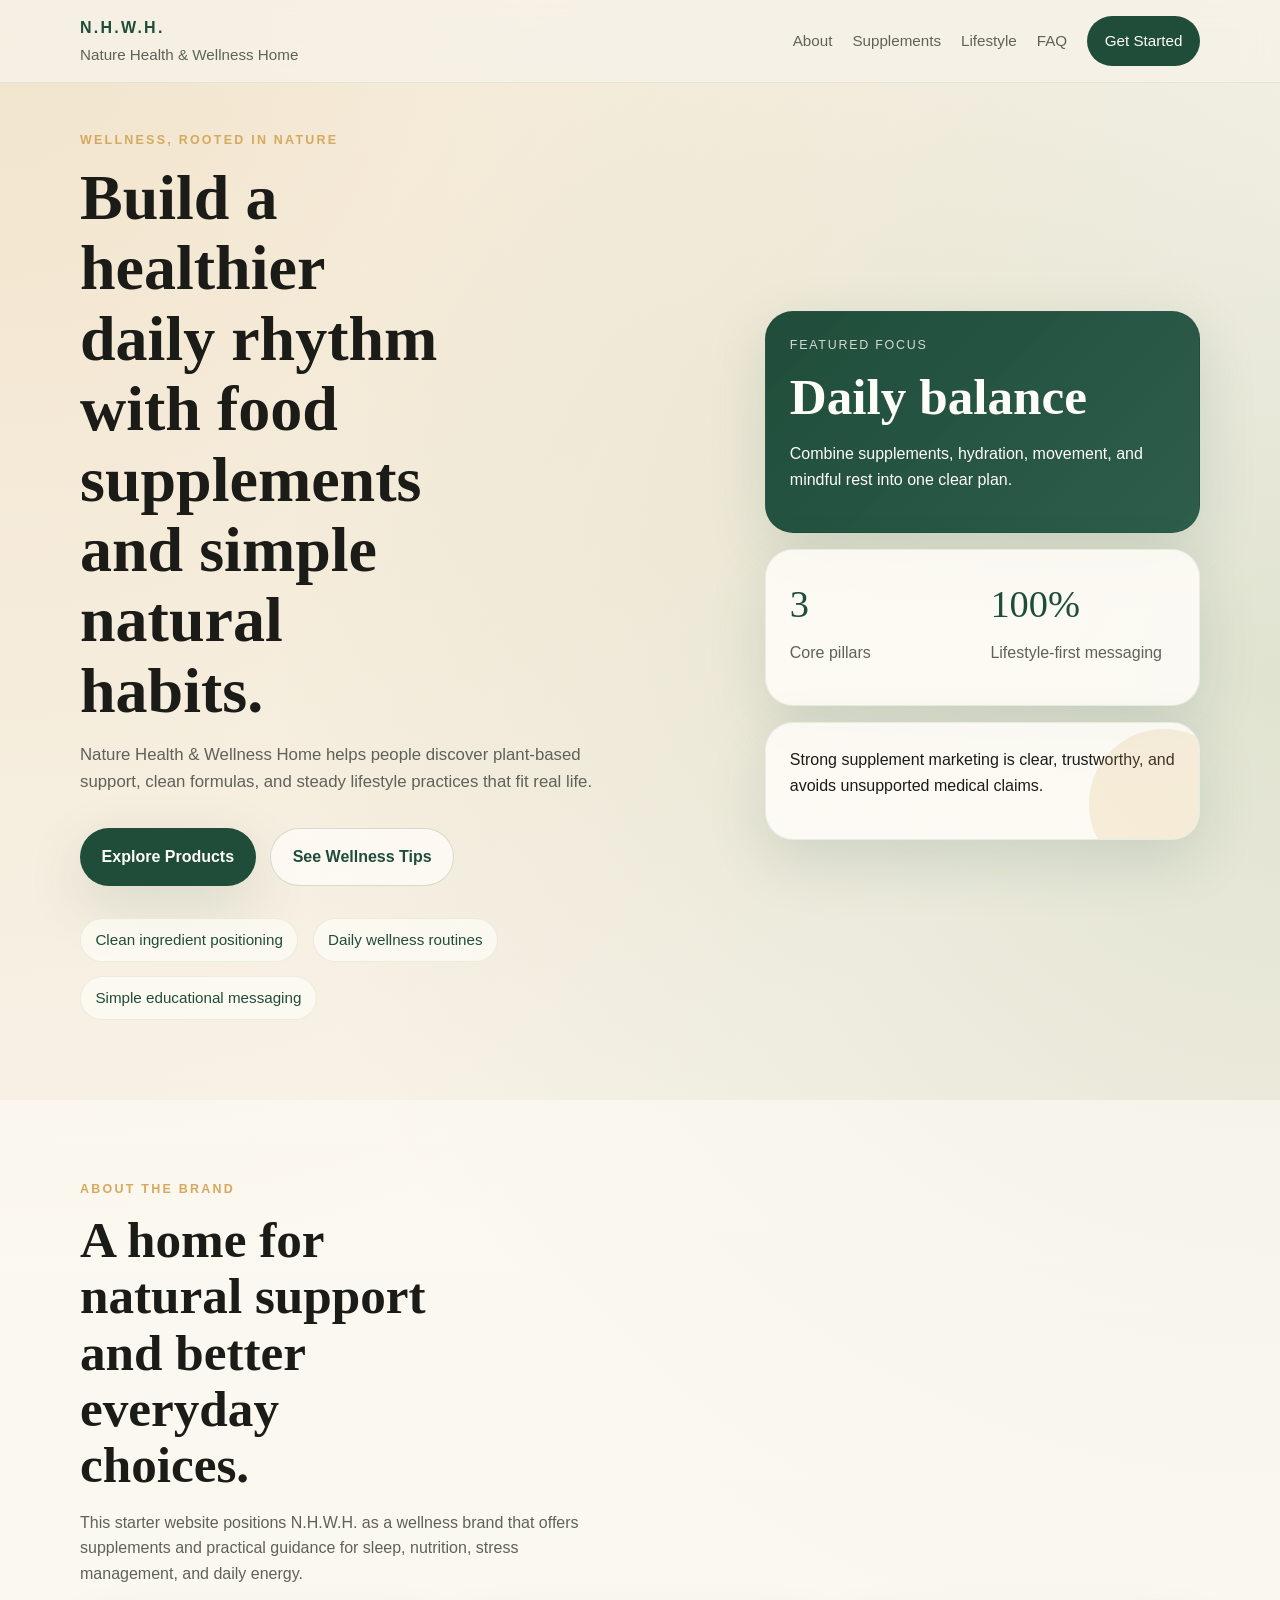
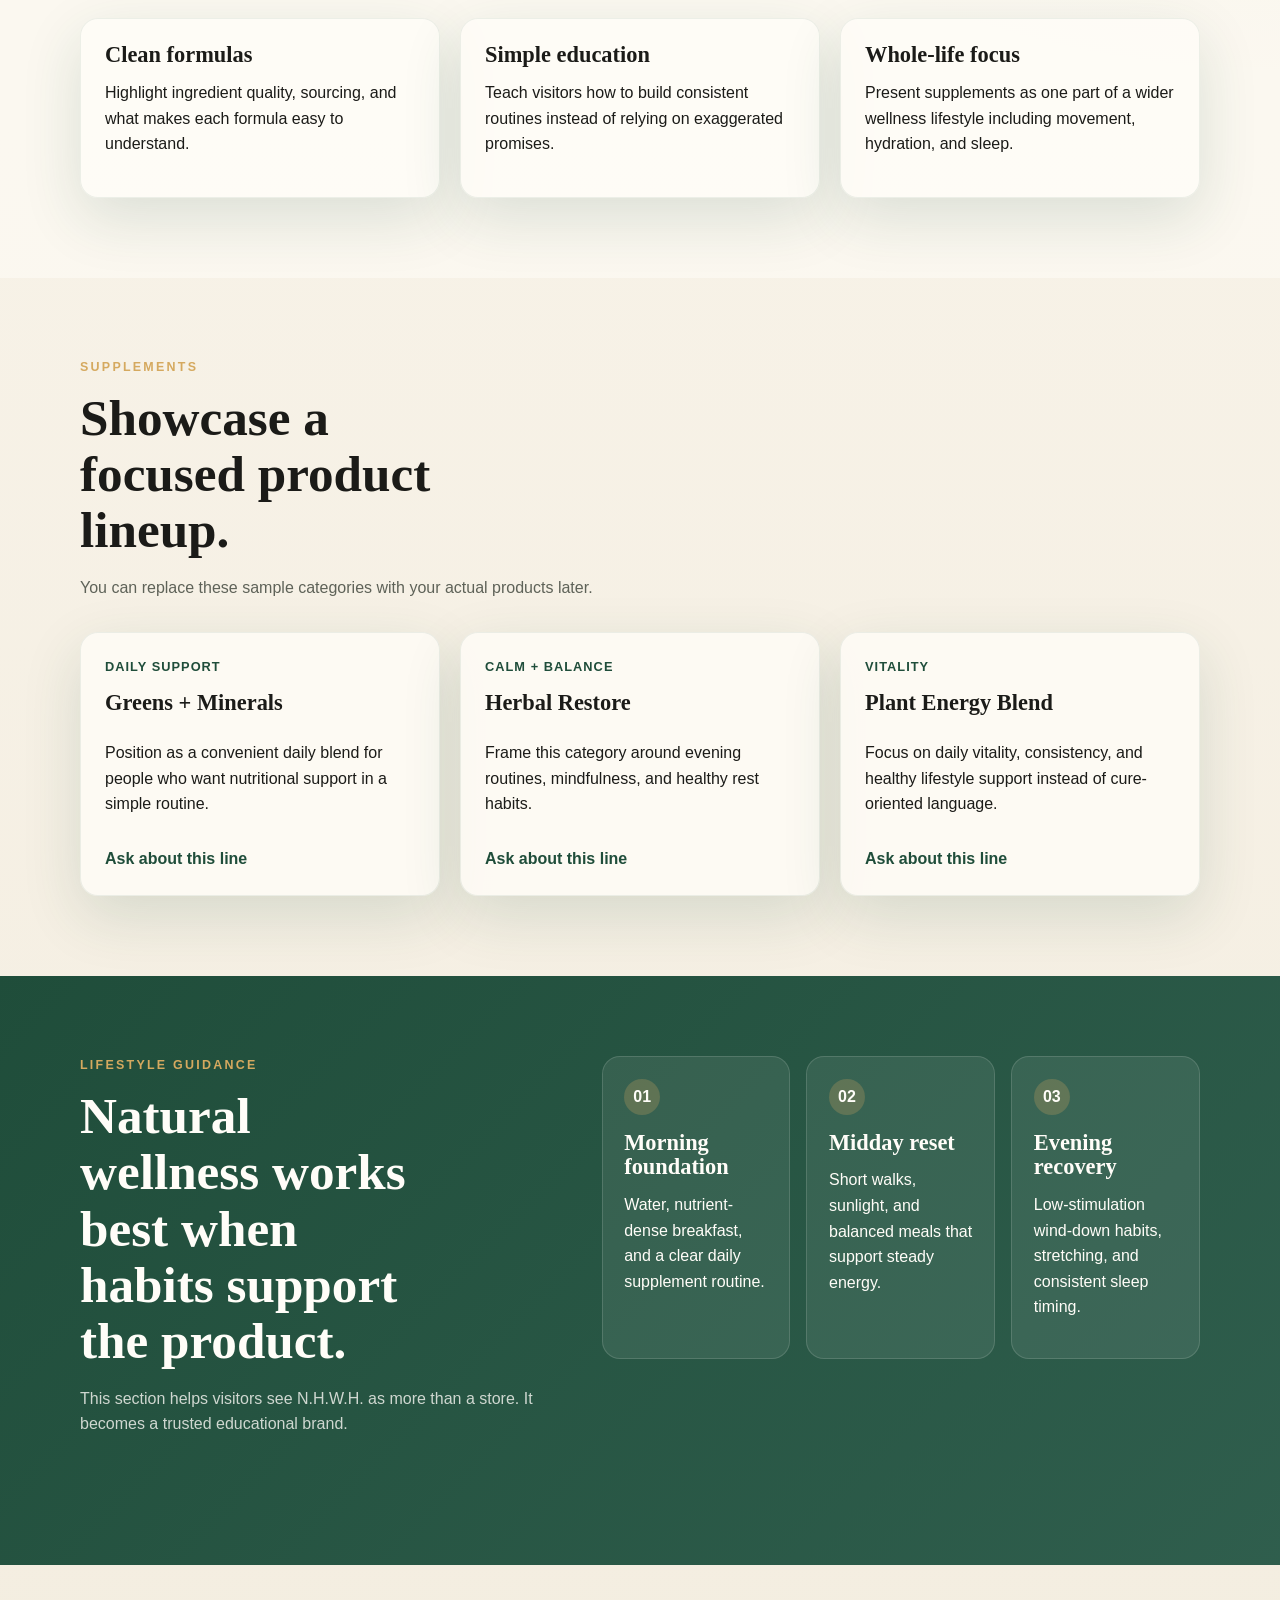
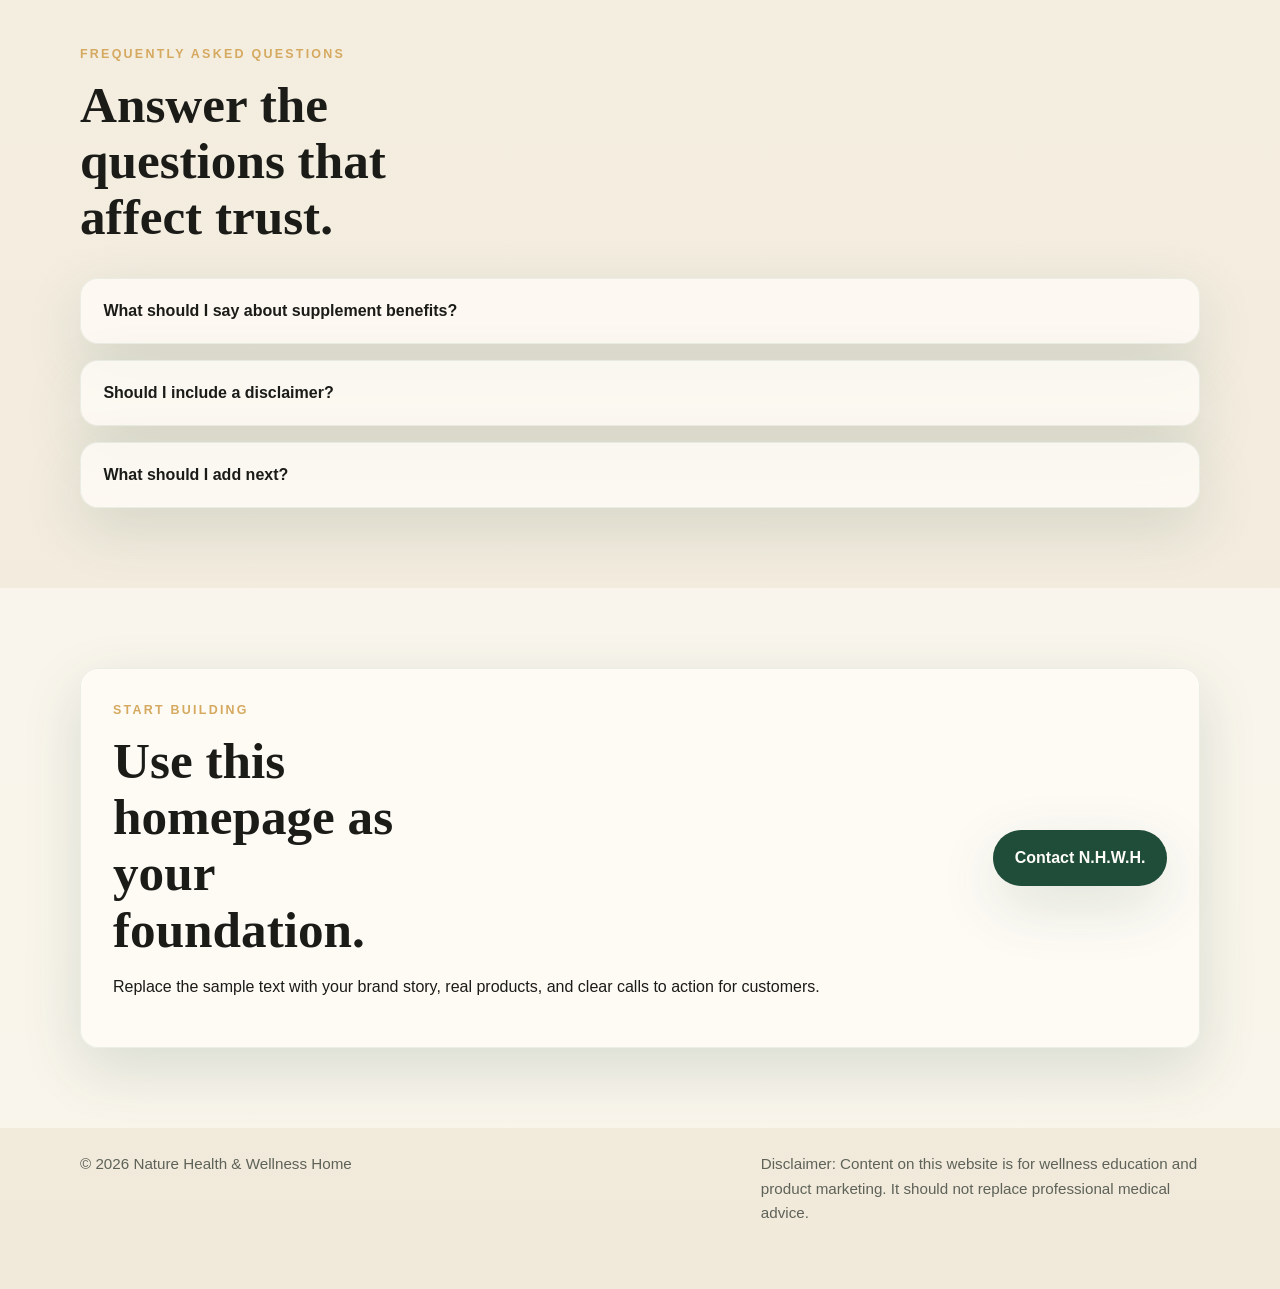
==== index.html @ cdf67234 "Initial NHWH site" ====
<!DOCTYPE html>
<html lang="en">
  <head>
    <meta charset="UTF-8" />
    <meta name="viewport" content="width=device-width, initial-scale=1.0" />
    <title>N.H.W.H. | Nature Health & Wellness Home</title>
    <meta
      name="description"
      content="Nature Health & Wellness Home is a wellness-focused brand site for natural supplements, daily routines, and balanced living."
    />
    <link rel="stylesheet" href="styles.css" />
    <script src="script.js" defer></script>
  </head>
  <body>
    <header class="site-header">
      <div class="container header-inner">
        <a class="brand" href="#top">
          <span class="brand-mark">N.H.W.H.</span>
          <span class="brand-name">Nature Health & Wellness Home</span>
        </a>

        <button
          class="menu-toggle"
          type="button"
          aria-expanded="false"
          aria-controls="site-nav"
        >
          Menu
        </button>

        <nav class="site-nav" id="site-nav" aria-label="Primary navigation">
          <a href="#about">About</a>
          <a href="#supplements">Supplements</a>
          <a href="#lifestyle">Lifestyle</a>
          <a href="#faq">FAQ</a>
          <a class="nav-cta" href="#contact">Get Started</a>
        </nav>
      </div>
    </header>

    <main id="top">
      <section class="hero section">
        <div class="container hero-grid">
          <div class="hero-copy">
            <p class="eyebrow">Wellness, rooted in nature</p>
            <h1>Build a healthier daily rhythm with food supplements and simple natural habits.</h1>
            <p class="hero-text">
              Nature Health & Wellness Home helps people discover plant-based support,
              clean formulas, and steady lifestyle practices that fit real life.
            </p>
            <div class="hero-actions">
              <a class="button primary" href="#supplements">Explore Products</a>
              <a class="button secondary" href="#lifestyle">See Wellness Tips</a>
            </div>
            <ul class="hero-points">
              <li>Clean ingredient positioning</li>
              <li>Daily wellness routines</li>
              <li>Simple educational messaging</li>
            </ul>
          </div>

          <div class="hero-panel">
            <div class="panel-card accent-card">
              <p class="panel-label">Featured focus</p>
              <h2>Daily balance</h2>
              <p>
                Combine supplements, hydration, movement, and mindful rest into one
                clear plan.
              </p>
            </div>

            <div class="panel-card stat-card">
              <div>
                <p class="stat-number">3</p>
                <p class="stat-label">Core pillars</p>
              </div>
              <div>
                <p class="stat-number">100%</p>
                <p class="stat-label">Lifestyle-first messaging</p>
              </div>
            </div>

            <div class="panel-card note-card">
              <p>
                Strong supplement marketing is clear, trustworthy, and avoids unsupported
                medical claims.
              </p>
            </div>
          </div>
        </div>
      </section>

      <section class="section section-soft" id="about">
        <div class="container">
          <div class="section-heading reveal">
            <p class="eyebrow">About the brand</p>
            <h2>A home for natural support and better everyday choices.</h2>
            <p>
              This starter website positions N.H.W.H. as a wellness brand that offers
              supplements and practical guidance for sleep, nutrition, stress management,
              and daily energy.
            </p>
          </div>

          <div class="feature-grid">
            <article class="feature-card reveal">
              <h3>Clean formulas</h3>
              <p>
                Highlight ingredient quality, sourcing, and what makes each formula easy
                to understand.
              </p>
            </article>
            <article class="feature-card reveal">
              <h3>Simple education</h3>
              <p>
                Teach visitors how to build consistent routines instead of relying on
                exaggerated promises.
              </p>
            </article>
            <article class="feature-card reveal">
              <h3>Whole-life focus</h3>
              <p>
                Present supplements as one part of a wider wellness lifestyle including
                movement, hydration, and sleep.
              </p>
            </article>
          </div>
        </div>
      </section>

      <section class="section" id="supplements">
        <div class="container">
          <div class="section-heading reveal">
            <p class="eyebrow">Supplements</p>
            <h2>Showcase a focused product lineup.</h2>
            <p>
              You can replace these sample categories with your actual products later.
            </p>
          </div>

          <div class="product-grid">
            <article class="product-card reveal">
              <p class="product-tag">Daily support</p>
              <h3>Greens + Minerals</h3>
              <p>
                Position as a convenient daily blend for people who want nutritional
                support in a simple routine.
              </p>
              <a href="#contact">Ask about this line</a>
            </article>
            <article class="product-card reveal">
              <p class="product-tag">Calm + balance</p>
              <h3>Herbal Restore</h3>
              <p>
                Frame this category around evening routines, mindfulness, and healthy rest
                habits.
              </p>
              <a href="#contact">Ask about this line</a>
            </article>
            <article class="product-card reveal">
              <p class="product-tag">Vitality</p>
              <h3>Plant Energy Blend</h3>
              <p>
                Focus on daily vitality, consistency, and healthy lifestyle support instead
                of cure-oriented language.
              </p>
              <a href="#contact">Ask about this line</a>
            </article>
          </div>
        </div>
      </section>

      <section class="section section-contrast" id="lifestyle">
        <div class="container lifestyle-grid">
          <div class="section-heading reveal">
            <p class="eyebrow">Lifestyle guidance</p>
            <h2>Natural wellness works best when habits support the product.</h2>
            <p>
              This section helps visitors see N.H.W.H. as more than a store. It becomes a
              trusted educational brand.
            </p>
          </div>

          <div class="routine-board reveal">
            <article>
              <span>01</span>
              <h3>Morning foundation</h3>
              <p>Water, nutrient-dense breakfast, and a clear daily supplement routine.</p>
            </article>
            <article>
              <span>02</span>
              <h3>Midday reset</h3>
              <p>Short walks, sunlight, and balanced meals that support steady energy.</p>
            </article>
            <article>
              <span>03</span>
              <h3>Evening recovery</h3>
              <p>Low-stimulation wind-down habits, stretching, and consistent sleep timing.</p>
            </article>
          </div>
        </div>
      </section>

      <section class="section" id="faq">
        <div class="container">
          <div class="section-heading reveal">
            <p class="eyebrow">Frequently asked questions</p>
            <h2>Answer the questions that affect trust.</h2>
          </div>

          <div class="faq-list">
            <details class="faq-item reveal">
              <summary>What should I say about supplement benefits?</summary>
              <p>
                Use careful wellness language like support, balance, or daily routine
                benefits. Avoid claiming that a product diagnoses, treats, cures, or
                prevents disease unless you have the proper legal and scientific basis.
              </p>
            </details>
            <details class="faq-item reveal">
              <summary>Should I include a disclaimer?</summary>
              <p>
                Yes. A visible wellness disclaimer improves clarity and helps frame the site
                responsibly.
              </p>
            </details>
            <details class="faq-item reveal">
              <summary>What should I add next?</summary>
              <p>
                Add product pages, a contact form, a store system, real brand photography,
                and a privacy policy when you are ready.
              </p>
            </details>
          </div>
        </div>
      </section>

      <section class="section section-soft" id="contact">
        <div class="container contact-card reveal">
          <div>
            <p class="eyebrow">Start building</p>
            <h2>Use this homepage as your foundation.</h2>
            <p>
              Replace the sample text with your brand story, real products, and clear calls
              to action for customers.
            </p>
          </div>
          <a class="button primary" href="mailto:hello@nhwh.example">Contact N.H.W.H.</a>
        </div>
      </section>
    </main>

    <footer class="site-footer">
      <div class="container footer-inner">
        <p>&copy; <span id="year"></span> Nature Health & Wellness Home</p>
        <p class="footer-note">
          Disclaimer: Content on this website is for wellness education and product
          marketing. It should not replace professional medical advice.
        </p>
      </div>
    </footer>
  </body>
</html>
---- styles.css ----
:root {
  --cream: #f7f2e8;
  --sand: #e5dcc9;
  --pine: #1f4d3a;
  --moss: #305f4e;
  --leaf: #7d9b63;
  --gold: #d5a95f;
  --ink: #1b1b18;
  --muted: #5e6258;
  --white: #fffdf8;
  --shadow: 0 20px 60px rgba(31, 77, 58, 0.14);
  --radius-lg: 28px;
  --radius-md: 18px;
  --radius-sm: 12px;
  --content-width: 1120px;
}

*,
*::before,
*::after {
  box-sizing: border-box;
}

html {
  scroll-behavior: smooth;
}

body {
  margin: 0;
  font-family: "Trebuchet MS", "Gill Sans", sans-serif;
  color: var(--ink);
  background:
    radial-gradient(circle at top left, rgba(213, 169, 95, 0.24), transparent 28%),
    radial-gradient(circle at right 15%, rgba(125, 155, 99, 0.2), transparent 25%),
    linear-gradient(180deg, #fbf7ef 0%, #f1eadb 100%);
  line-height: 1.6;
}

img {
  max-width: 100%;
  display: block;
}

a {
  color: inherit;
  text-decoration: none;
}

button,
a.button {
  cursor: pointer;
}

.container {
  width: min(calc(100% - 2rem), var(--content-width));
  margin: 0 auto;
}

.section {
  padding: 5rem 0;
}

.section-soft {
  background: rgba(255, 253, 248, 0.55);
}

.section-contrast {
  background:
    linear-gradient(135deg, rgba(31, 77, 58, 0.96), rgba(48, 95, 78, 0.94)),
    #234d3c;
  color: var(--white);
}

.eyebrow {
  margin: 0 0 0.75rem;
  text-transform: uppercase;
  letter-spacing: 0.18em;
  font-size: 0.78rem;
  color: var(--gold);
  font-weight: 700;
}

h1,
h2,
h3 {
  font-family: "Palatino Linotype", "Book Antiqua", Georgia, serif;
  line-height: 1.1;
  margin-top: 0;
}

h1 {
  font-size: clamp(2.8rem, 5vw, 5rem);
  max-width: 12ch;
  margin-bottom: 1rem;
}

h2 {
  font-size: clamp(2rem, 4vw, 3.4rem);
  max-width: 14ch;
  margin-bottom: 1rem;
}

h3 {
  font-size: 1.4rem;
  margin-bottom: 0.75rem;
}

p {
  margin-top: 0;
}

.site-header {
  position: sticky;
  top: 0;
  z-index: 20;
  backdrop-filter: blur(16px);
  background: rgba(247, 242, 232, 0.82);
  border-bottom: 1px solid rgba(31, 77, 58, 0.08);
}

.header-inner {
  position: relative;
  display: flex;
  align-items: center;
  justify-content: space-between;
  gap: 1rem;
  min-height: 82px;
}

.brand {
  display: inline-flex;
  flex-direction: column;
  gap: 0.15rem;
}

.brand-mark {
  font-weight: 800;
  letter-spacing: 0.14em;
  color: var(--pine);
}

.brand-name {
  font-size: 0.95rem;
  color: var(--muted);
}

.site-nav {
  display: flex;
  align-items: center;
  gap: 1.25rem;
}

.site-nav a {
  font-size: 0.95rem;
  color: var(--muted);
}

.site-nav a:hover,
.site-nav a:focus-visible {
  color: var(--pine);
}

.nav-cta {
  padding: 0.8rem 1.1rem;
  border-radius: 999px;
  background: var(--pine);
  color: var(--white) !important;
}

.menu-toggle {
  display: none;
  border: 1px solid rgba(31, 77, 58, 0.15);
  background: rgba(255, 253, 248, 0.9);
  border-radius: 999px;
  padding: 0.75rem 1rem;
  color: var(--pine);
  font-weight: 700;
}

.hero {
  padding-top: 3rem;
}

.hero-grid {
  display: grid;
  grid-template-columns: 1.2fr 0.8fr;
  gap: 2rem;
  align-items: center;
}

.hero-text {
  max-width: 58ch;
  color: var(--muted);
  font-size: 1.05rem;
}

.hero-actions {
  display: flex;
  flex-wrap: wrap;
  gap: 0.9rem;
  margin: 2rem 0;
}

.button {
  display: inline-flex;
  align-items: center;
  justify-content: center;
  padding: 0.95rem 1.35rem;
  border-radius: 999px;
  font-weight: 700;
  transition: transform 200ms ease, box-shadow 200ms ease, background-color 200ms ease;
}

.button:hover,
.button:focus-visible {
  transform: translateY(-2px);
}

.button.primary {
  background: var(--pine);
  color: var(--white);
  box-shadow: var(--shadow);
}

.button.secondary {
  border: 1px solid rgba(31, 77, 58, 0.18);
  background: rgba(255, 253, 248, 0.78);
  color: var(--pine);
}

.hero-points {
  list-style: none;
  padding: 0;
  margin: 0;
  display: flex;
  flex-wrap: wrap;
  gap: 0.9rem;
}

.hero-points li {
  padding: 0.55rem 0.9rem;
  border-radius: 999px;
  background: rgba(255, 253, 248, 0.66);
  border: 1px solid rgba(31, 77, 58, 0.08);
  color: var(--pine);
  font-size: 0.95rem;
}

.hero-panel {
  position: relative;
  display: grid;
  gap: 1rem;
}

.panel-card {
  border-radius: var(--radius-lg);
  padding: 1.5rem;
  background: rgba(255, 253, 248, 0.85);
  border: 1px solid rgba(31, 77, 58, 0.08);
  box-shadow: var(--shadow);
}

.accent-card {
  background:
    linear-gradient(135deg, rgba(31, 77, 58, 0.95), rgba(48, 95, 78, 0.9)),
    var(--pine);
  color: var(--white);
}

.panel-label {
  text-transform: uppercase;
  letter-spacing: 0.14em;
  font-size: 0.78rem;
  opacity: 0.8;
}

.stat-card {
  display: grid;
  grid-template-columns: repeat(2, minmax(0, 1fr));
  gap: 1rem;
}

.stat-number {
  font-size: 2.4rem;
  margin-bottom: 0.25rem;
  font-family: "Palatino Linotype", "Book Antiqua", Georgia, serif;
  color: var(--pine);
}

.stat-label {
  color: var(--muted);
}

.note-card {
  position: relative;
  overflow: hidden;
}

.note-card::after {
  content: "";
  position: absolute;
  inset: auto -40px -40px auto;
  width: 150px;
  height: 150px;
  border-radius: 50%;
  background: rgba(213, 169, 95, 0.18);
}

.section-heading {
  margin-bottom: 2rem;
}

.section-heading p:last-child {
  max-width: 60ch;
  color: var(--muted);
}

.section-contrast .section-heading p:last-child {
  color: rgba(255, 253, 248, 0.78);
}

.feature-grid,
.product-grid {
  display: grid;
  grid-template-columns: repeat(3, minmax(0, 1fr));
  gap: 1.25rem;
}

.feature-card,
.product-card,
.contact-card,
.faq-item {
  border-radius: var(--radius-md);
  border: 1px solid rgba(31, 77, 58, 0.08);
  background: rgba(255, 253, 248, 0.78);
  box-shadow: var(--shadow);
}

.feature-card,
.product-card {
  padding: 1.5rem;
}

.product-card {
  display: flex;
  flex-direction: column;
  gap: 0.8rem;
}

.product-tag {
  margin-bottom: 0;
  color: var(--pine);
  font-weight: 700;
  text-transform: uppercase;
  letter-spacing: 0.08em;
  font-size: 0.8rem;
}

.product-card a {
  margin-top: auto;
  color: var(--pine);
  font-weight: 700;
}

.lifestyle-grid {
  display: grid;
  grid-template-columns: 0.9fr 1.1fr;
  gap: 2rem;
  align-items: start;
}

.routine-board {
  display: grid;
  grid-template-columns: repeat(3, minmax(0, 1fr));
  gap: 1rem;
}

.routine-board article {
  padding: 1.35rem;
  border-radius: var(--radius-md);
  background: rgba(255, 253, 248, 0.08);
  border: 1px solid rgba(255, 253, 248, 0.14);
}

.routine-board span {
  display: inline-flex;
  width: 2.25rem;
  height: 2.25rem;
  align-items: center;
  justify-content: center;
  border-radius: 50%;
  margin-bottom: 1rem;
  background: rgba(213, 169, 95, 0.25);
  color: var(--white);
  font-weight: 700;
}

.faq-list {
  display: grid;
  gap: 1rem;
}

.faq-item {
  padding: 1.2rem 1.4rem;
}

.faq-item summary {
  font-weight: 700;
  cursor: pointer;
  list-style: none;
}

.faq-item summary::-webkit-details-marker {
  display: none;
}

.faq-item p {
  margin: 1rem 0 0;
  color: var(--muted);
}

.contact-card {
  display: flex;
  align-items: center;
  justify-content: space-between;
  gap: 2rem;
  padding: 2rem;
}

.site-footer {
  padding: 1.5rem 0 3rem;
}

.footer-inner {
  display: flex;
  justify-content: space-between;
  gap: 1.5rem;
  color: var(--muted);
  font-size: 0.95rem;
}

.footer-note {
  max-width: 52ch;
}

.reveal {
  opacity: 0;
  transform: translateY(24px);
  transition: opacity 700ms ease, transform 700ms ease;
}

.reveal.is-visible {
  opacity: 1;
  transform: translateY(0);
}

@media (max-width: 960px) {
  .hero-grid,
  .lifestyle-grid,
  .feature-grid,
  .product-grid,
  .routine-board {
    grid-template-columns: 1fr;
  }

  .contact-card,
  .footer-inner {
    flex-direction: column;
  }

  .contact-card,
  .footer-inner {
    align-items: flex-start;
  }

  .site-nav {
    position: absolute;
    top: calc(100% + 0.5rem);
    right: 1rem;
    left: 1rem;
    display: none;
    flex-direction: column;
    align-items: stretch;
    padding: 1rem;
    border-radius: var(--radius-md);
    background: rgba(255, 253, 248, 0.96);
    box-shadow: var(--shadow);
  }

  .site-nav.is-open {
    display: flex;
  }

  .menu-toggle {
    display: inline-flex;
  }
}

@media (max-width: 640px) {
  .section {
    padding: 4rem 0;
  }

  .header-inner {
    min-height: 72px;
  }

  h1 {
    max-width: 11ch;
  }

  .hero-actions,
  .hero-points {
    flex-direction: column;
    align-items: stretch;
  }

  .hero-points li,
  .button {
    width: 100%;
  }
}
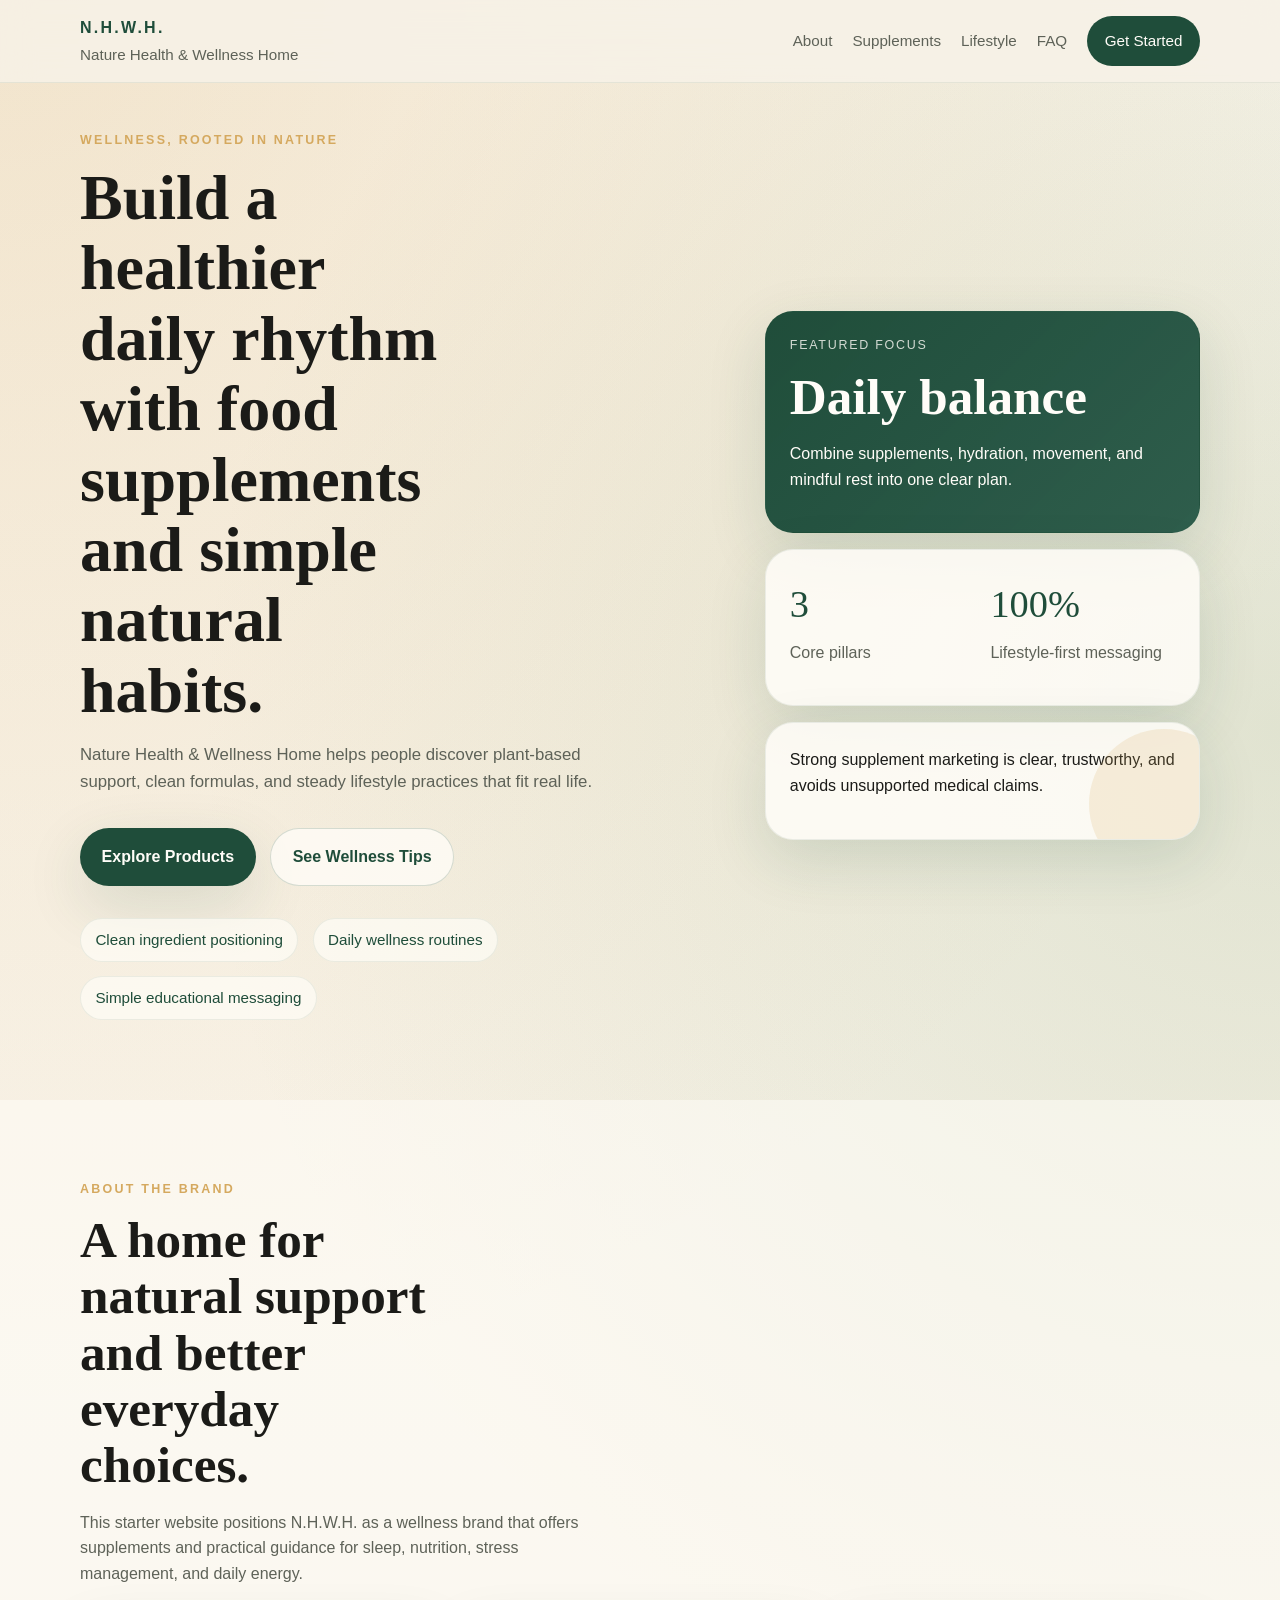
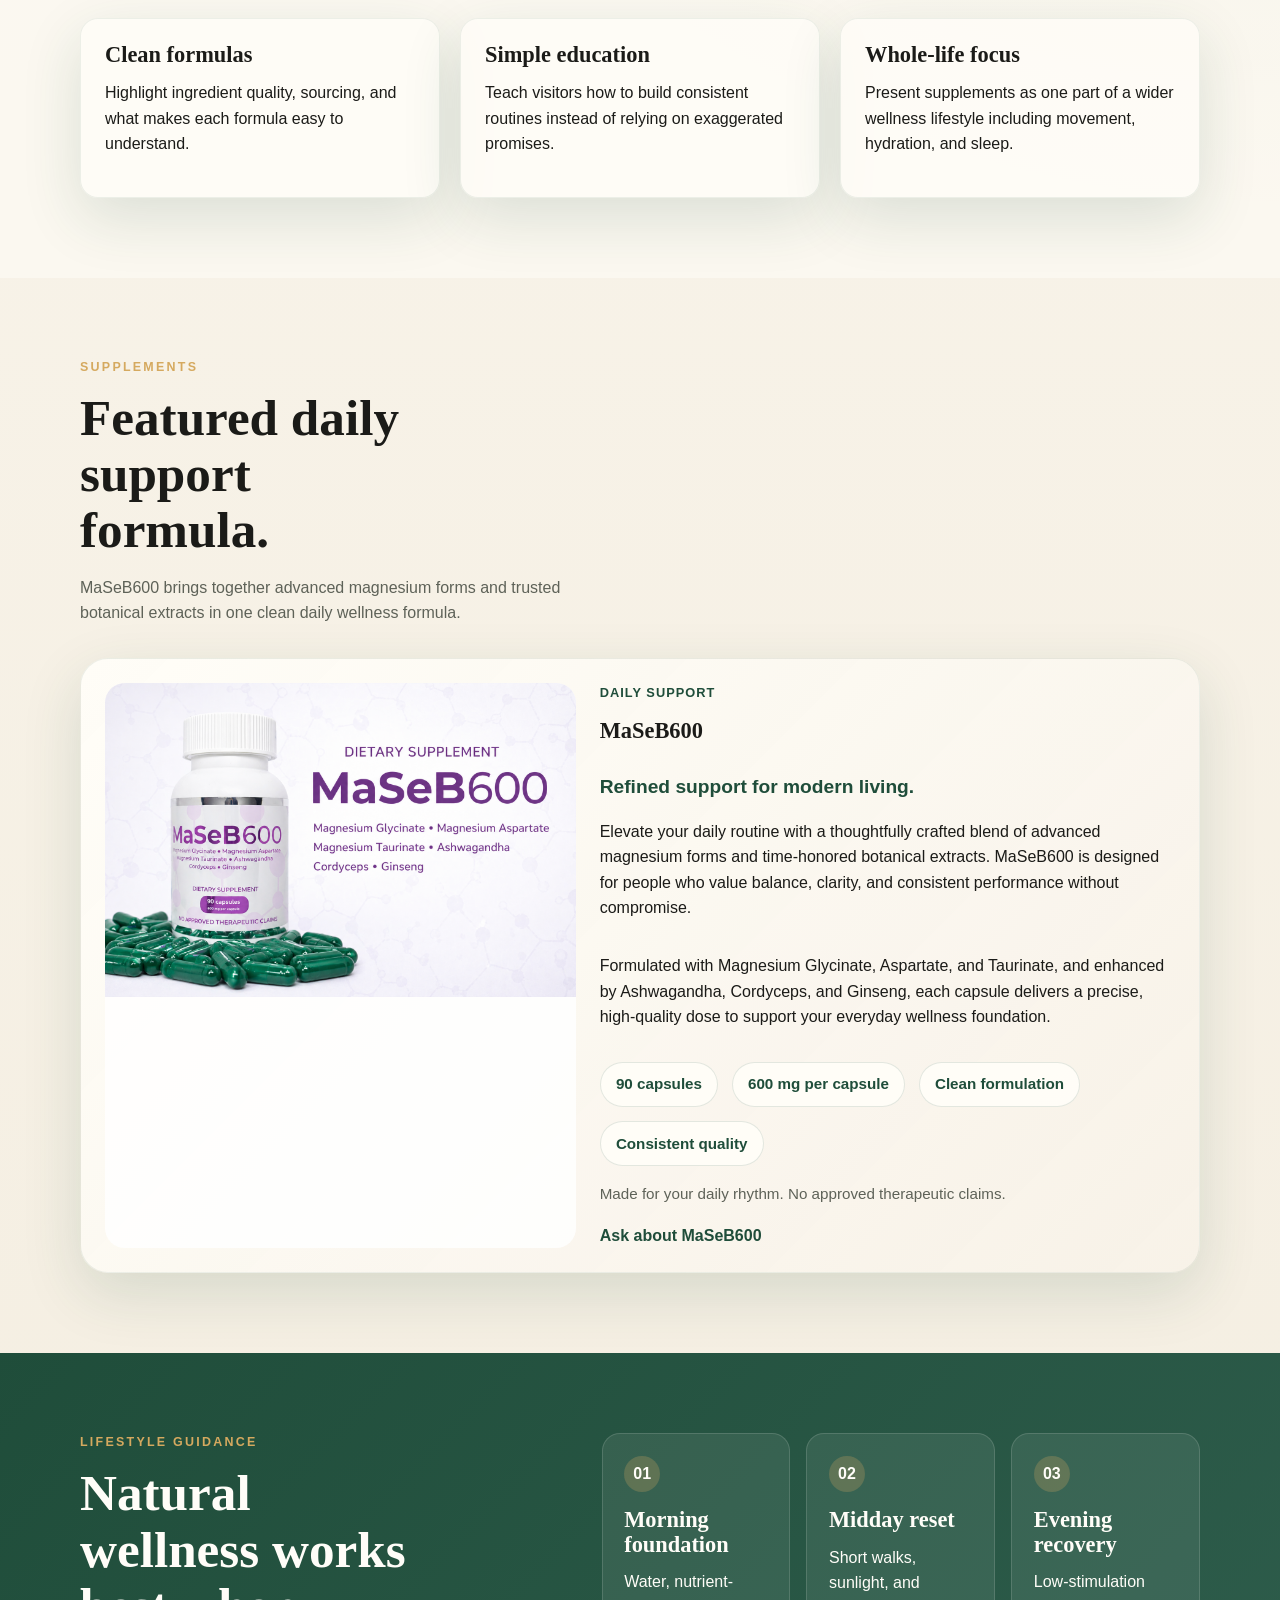
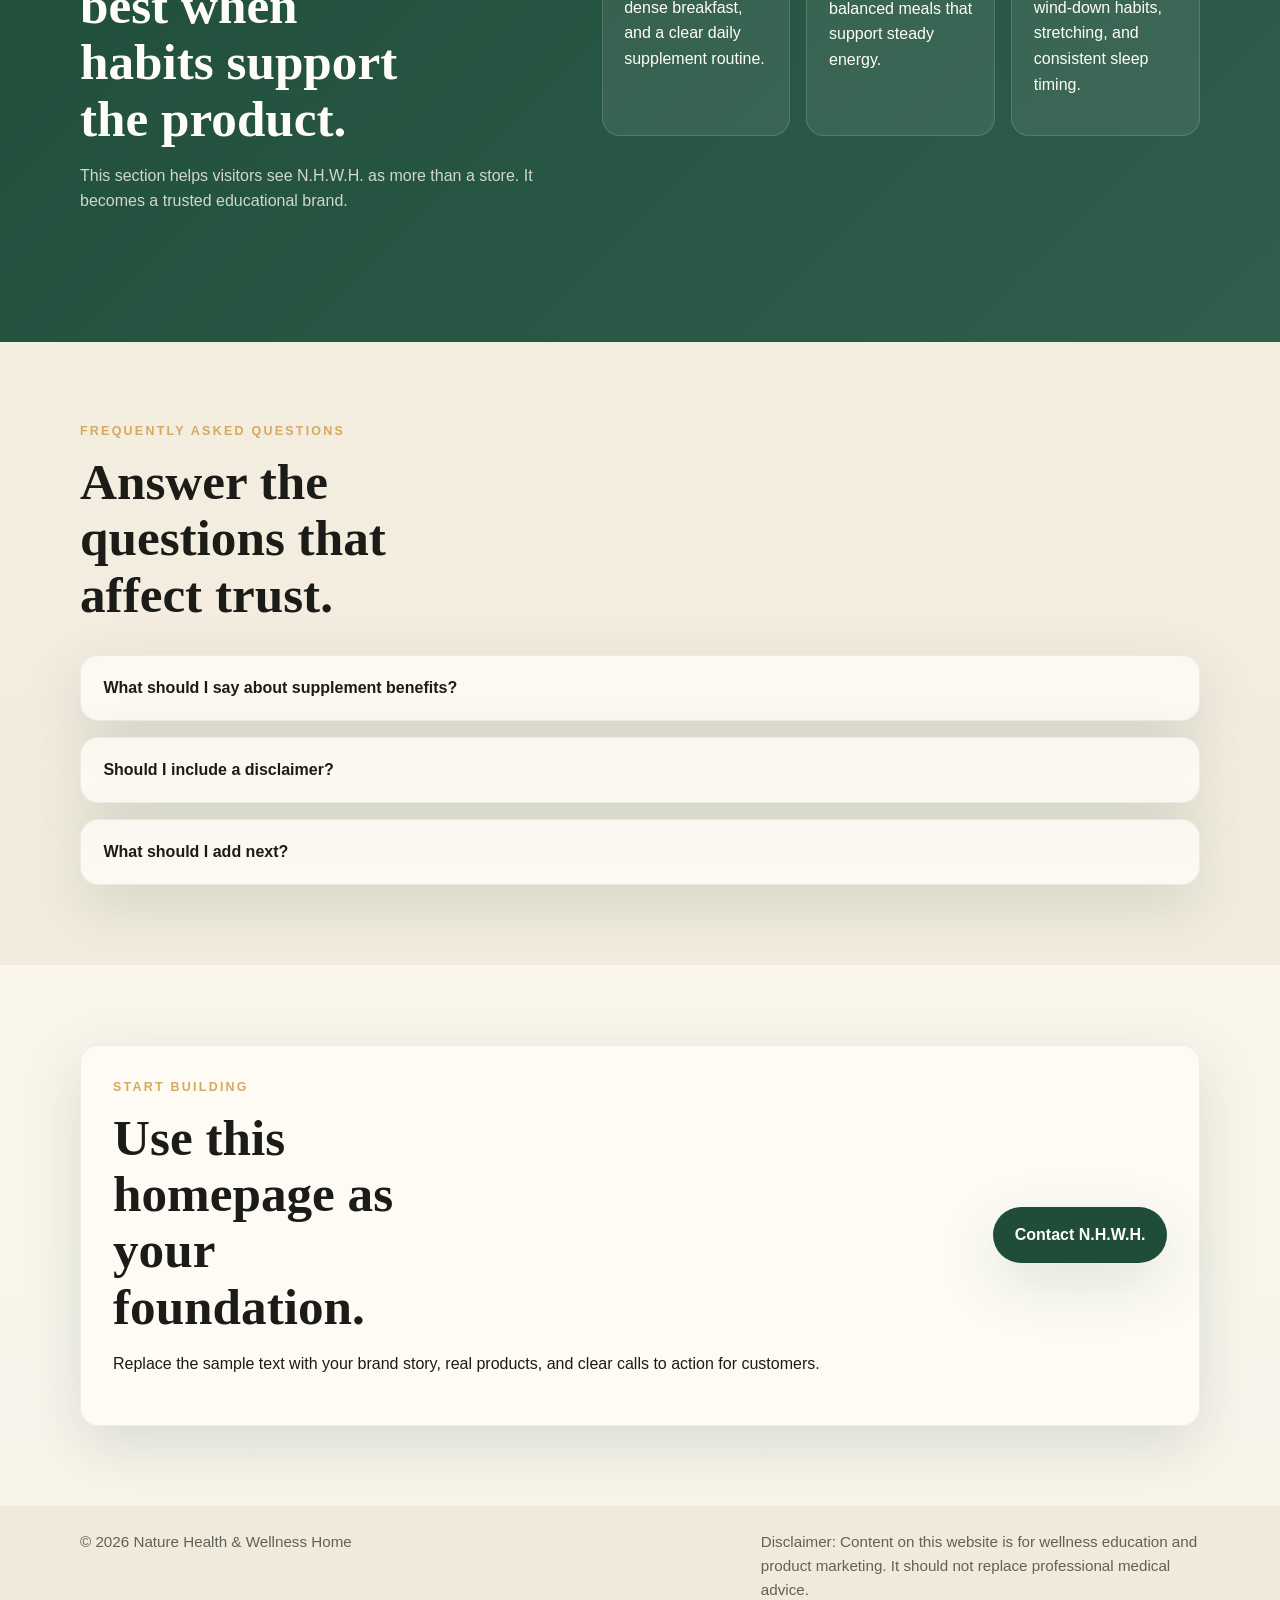
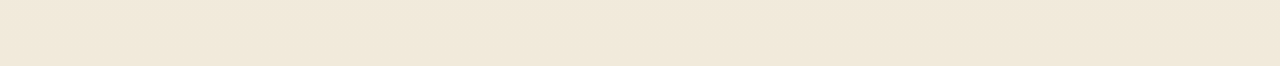
==== commit 2273f601: "Update supplements section with MaSeB600" ====
--- a/index.html
+++ b/index.html
@@ -132,41 +132,50 @@
         <div class="container">
           <div class="section-heading reveal">
             <p class="eyebrow">Supplements</p>
-            <h2>Showcase a focused product lineup.</h2>
-            <p>
-              You can replace these sample categories with your actual products later.
-            </p>
-          </div>
-
-          <div class="product-grid">
-            <article class="product-card reveal">
-              <p class="product-tag">Daily support</p>
-              <h3>Greens + Minerals</h3>
-              <p>
-                Position as a convenient daily blend for people who want nutritional
-                support in a simple routine.
-              </p>
-              <a href="#contact">Ask about this line</a>
-            </article>
-            <article class="product-card reveal">
-              <p class="product-tag">Calm + balance</p>
-              <h3>Herbal Restore</h3>
-              <p>
-                Frame this category around evening routines, mindfulness, and healthy rest
-                habits.
-              </p>
-              <a href="#contact">Ask about this line</a>
-            </article>
-            <article class="product-card reveal">
-              <p class="product-tag">Vitality</p>
-              <h3>Plant Energy Blend</h3>
-              <p>
-                Focus on daily vitality, consistency, and healthy lifestyle support instead
-                of cure-oriented language.
-              </p>
-              <a href="#contact">Ask about this line</a>
-            </article>
-          </div>
+            <h2>Featured daily support formula.</h2>
+            <p>
+              MaSeB600 brings together advanced magnesium forms and trusted botanical
+              extracts in one clean daily wellness formula.
+            </p>
+          </div>
+
+          <article class="product-spotlight reveal">
+            <div class="product-visual">
+              <img
+                src="MaSeb.png"
+                alt="MaSeB600 dietary supplement bottle with capsule product photo"
+              />
+            </div>
+
+            <div class="product-content">
+              <p class="product-tag">Daily Support</p>
+              <h3>MaSeB600</h3>
+              <p class="product-lead">Refined support for modern living.</p>
+              <p>
+                Elevate your daily routine with a thoughtfully crafted blend of advanced
+                magnesium forms and time-honored botanical extracts. MaSeB600 is designed
+                for people who value balance, clarity, and consistent performance without
+                compromise.
+              </p>
+              <p>
+                Formulated with Magnesium Glycinate, Aspartate, and Taurinate, and
+                enhanced by Ashwagandha, Cordyceps, and Ginseng, each capsule delivers a
+                precise, high-quality dose to support your everyday wellness foundation.
+              </p>
+
+              <ul class="product-highlights">
+                <li>90 capsules</li>
+                <li>600 mg per capsule</li>
+                <li>Clean formulation</li>
+                <li>Consistent quality</li>
+              </ul>
+
+              <p class="product-note">
+                Made for your daily rhythm. No approved therapeutic claims.
+              </p>
+              <a href="#contact">Ask about MaSeB600</a>
+            </div>
+          </article>
         </div>
       </section>
 
--- a/styles.css
+++ b/styles.css
@@ -319,15 +319,13 @@
   color: rgba(255, 253, 248, 0.78);
 }
 
-.feature-grid,
-.product-grid {
+.feature-grid {
   display: grid;
   grid-template-columns: repeat(3, minmax(0, 1fr));
   gap: 1.25rem;
 }
 
 .feature-card,
-.product-card,
 .contact-card,
 .faq-item {
   border-radius: var(--radius-md);
@@ -336,15 +334,8 @@
   box-shadow: var(--shadow);
 }
 
-.feature-card,
-.product-card {
+.feature-card {
   padding: 1.5rem;
-}
-
-.product-card {
-  display: flex;
-  flex-direction: column;
-  gap: 0.8rem;
 }
 
 .product-tag {
@@ -356,7 +347,70 @@
   font-size: 0.8rem;
 }
 
-.product-card a {
+.product-spotlight {
+  display: grid;
+  grid-template-columns: minmax(280px, 0.9fr) minmax(0, 1.1fr);
+  gap: 1.5rem;
+  align-items: center;
+  padding: 1.5rem;
+  border-radius: var(--radius-lg);
+  border: 1px solid rgba(31, 77, 58, 0.08);
+  background: linear-gradient(135deg, rgba(255, 253, 248, 0.96), rgba(247, 242, 232, 0.92));
+  box-shadow: var(--shadow);
+}
+
+.product-visual {
+  border-radius: calc(var(--radius-lg) - 8px);
+  overflow: hidden;
+  background: rgba(255, 255, 255, 0.85);
+  min-height: 100%;
+}
+
+.product-visual img {
+  width: 100%;
+  height: 100%;
+  object-fit: cover;
+}
+
+.product-content {
+  display: flex;
+  flex-direction: column;
+  gap: 1rem;
+}
+
+.product-lead {
+  margin-bottom: 0;
+  font-size: 1.2rem;
+  color: var(--pine);
+  font-weight: 700;
+}
+
+.product-highlights {
+  display: flex;
+  flex-wrap: wrap;
+  gap: 0.85rem;
+  list-style: none;
+  padding: 0;
+  margin: 0;
+}
+
+.product-highlights li {
+  padding: 0.6rem 0.95rem;
+  border-radius: 999px;
+  border: 1px solid rgba(31, 77, 58, 0.12);
+  background: rgba(255, 253, 248, 0.92);
+  color: var(--pine);
+  font-size: 0.95rem;
+  font-weight: 700;
+}
+
+.product-note {
+  margin-bottom: 0;
+  color: var(--muted);
+  font-size: 0.95rem;
+}
+
+.product-content a {
   margin-top: auto;
   color: var(--pine);
   font-weight: 700;
@@ -458,8 +512,8 @@
   .hero-grid,
   .lifestyle-grid,
   .feature-grid,
-  .product-grid,
-  .routine-board {
+  .routine-board,
+  .product-spotlight {
     grid-template-columns: 1fr;
   }
 
@@ -509,13 +563,19 @@
     max-width: 11ch;
   }
 
+  .product-spotlight {
+    padding: 1rem;
+  }
+
   .hero-actions,
-  .hero-points {
+  .hero-points,
+  .product-highlights {
     flex-direction: column;
     align-items: stretch;
   }
 
   .hero-points li,
+  .product-highlights li,
   .button {
     width: 100%;
   }
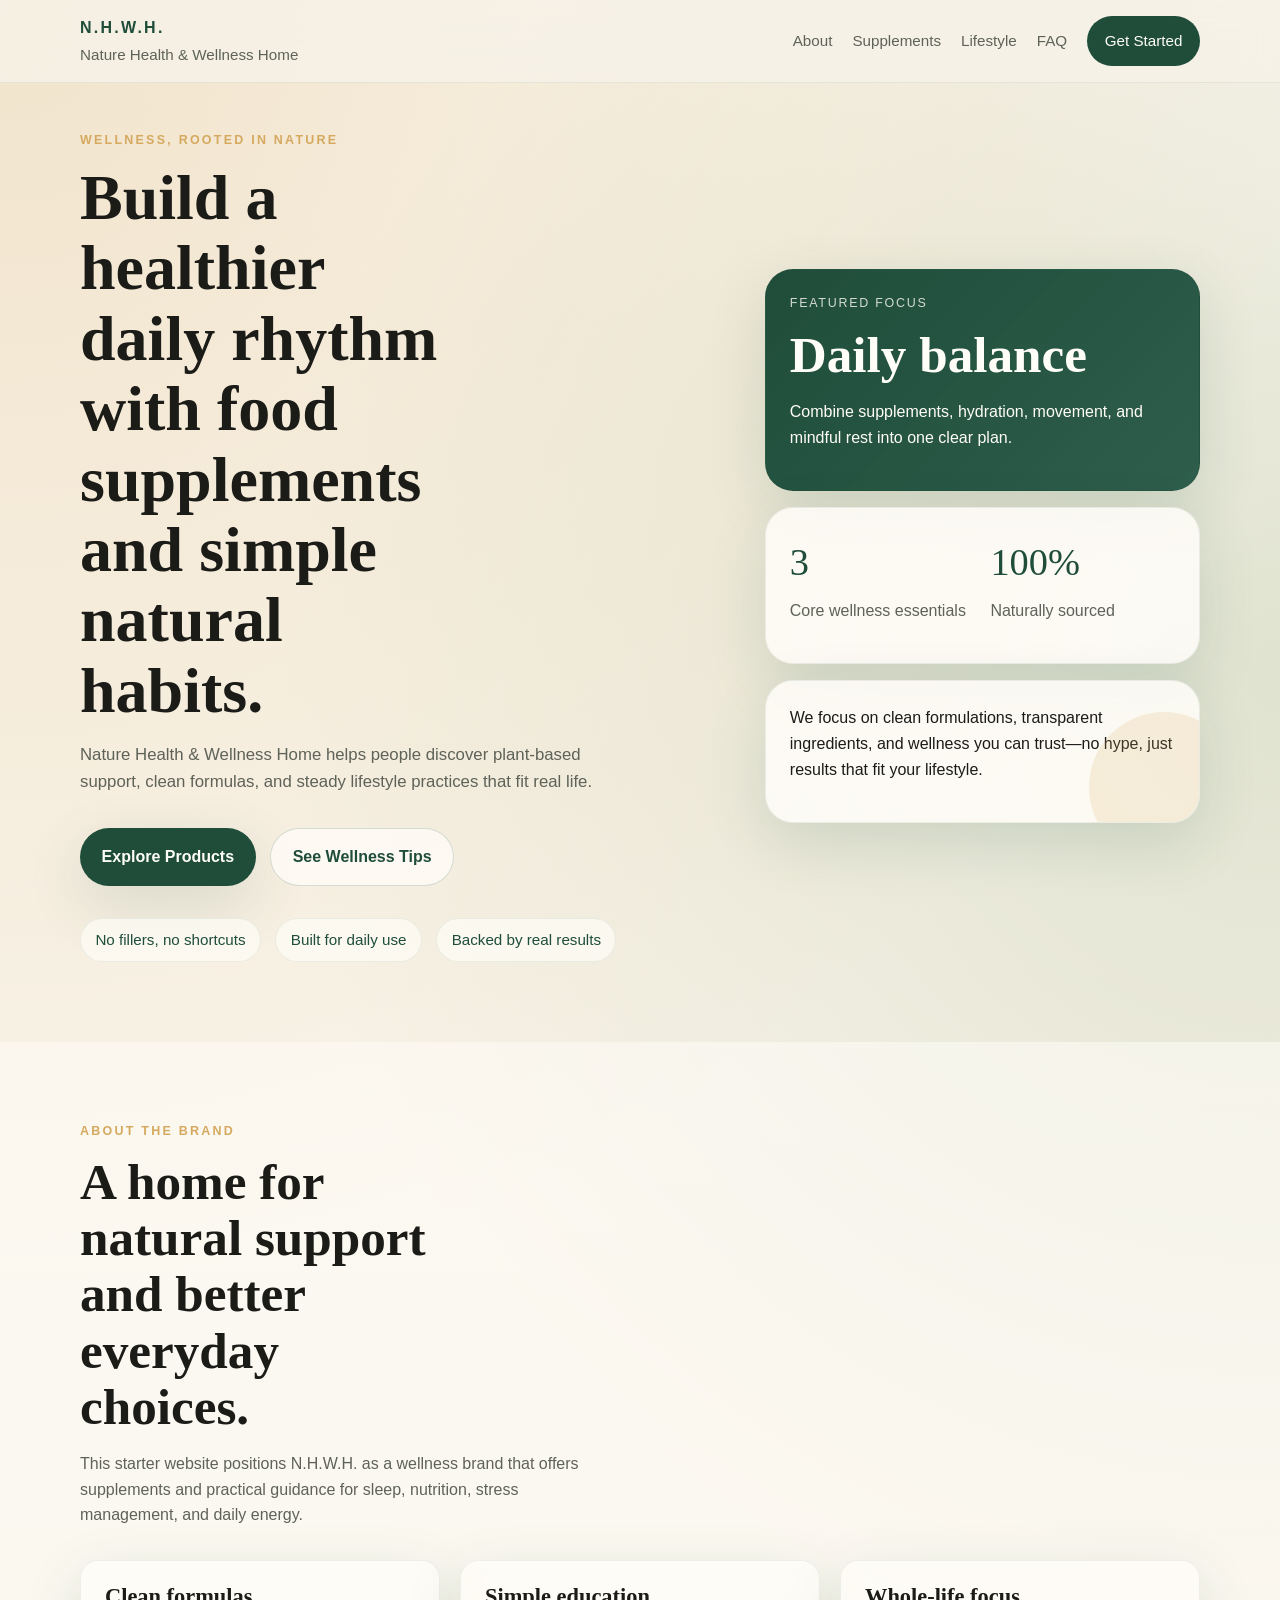
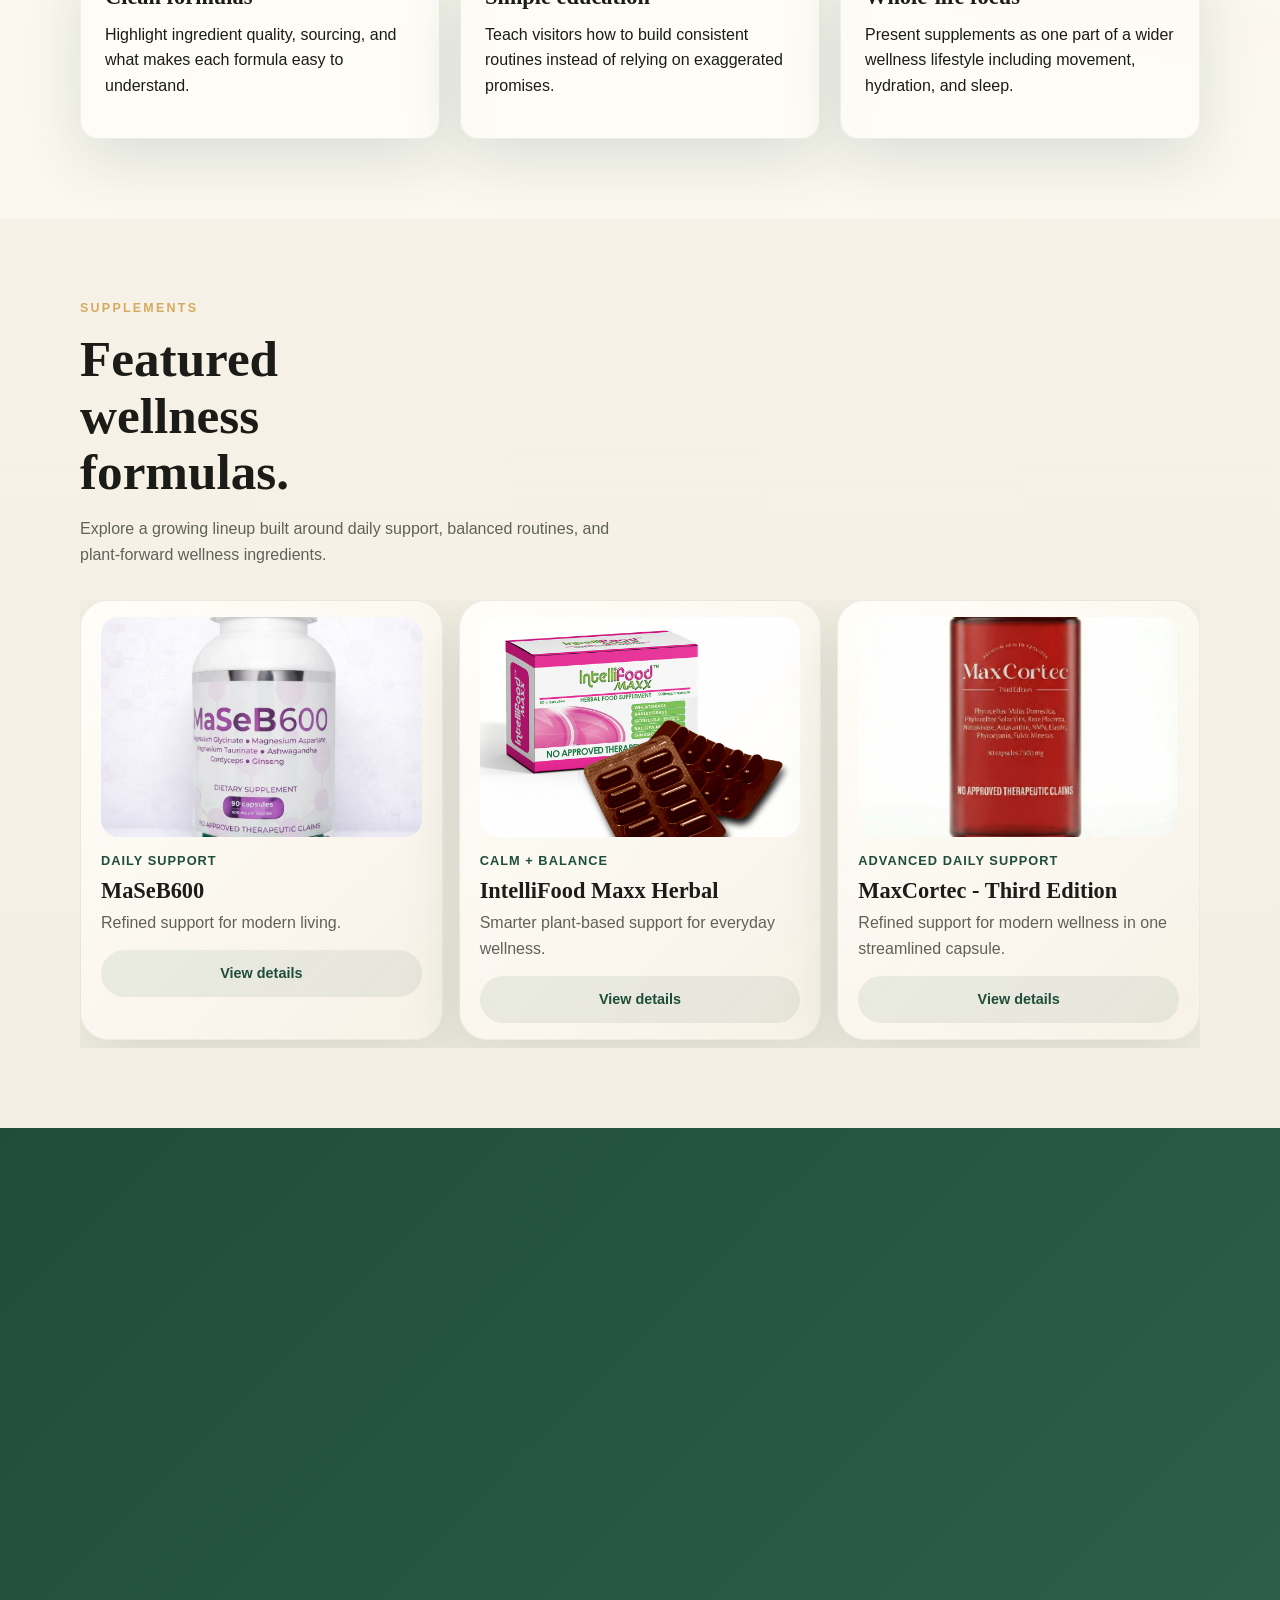
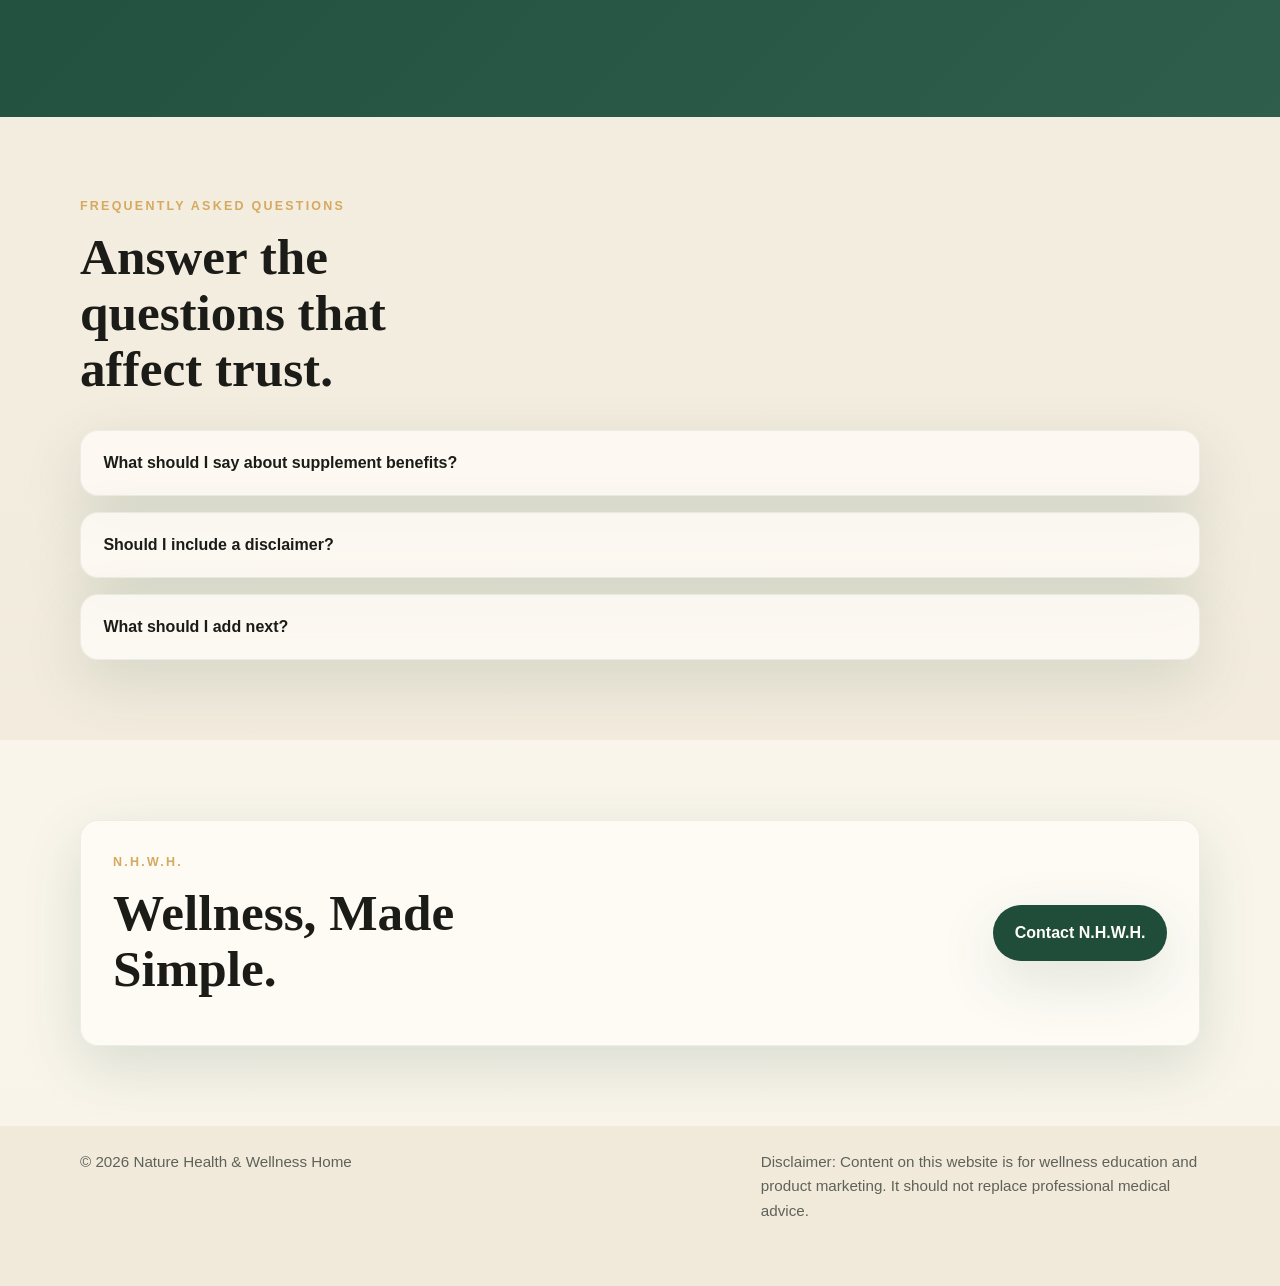
==== commit a4309964: "Update product carousel and homepage content" ====
--- a/index.html
+++ b/index.html
@@ -53,9 +53,9 @@
               <a class="button secondary" href="#lifestyle">See Wellness Tips</a>
             </div>
             <ul class="hero-points">
-              <li>Clean ingredient positioning</li>
-              <li>Daily wellness routines</li>
-              <li>Simple educational messaging</li>
+              <li>No fillers, no shortcuts</li>
+              <li>Built for daily use</li>
+              <li>Backed by real results</li>
             </ul>
           </div>
 
@@ -72,18 +72,18 @@
             <div class="panel-card stat-card">
               <div>
                 <p class="stat-number">3</p>
-                <p class="stat-label">Core pillars</p>
+                <p class="stat-label">Core wellness essentials</p>
               </div>
               <div>
                 <p class="stat-number">100%</p>
-                <p class="stat-label">Lifestyle-first messaging</p>
+                <p class="stat-label">Naturally sourced</p>
               </div>
             </div>
 
             <div class="panel-card note-card">
               <p>
-                Strong supplement marketing is clear, trustworthy, and avoids unsupported
-                medical claims.
+                We focus on clean formulations, transparent ingredients, and wellness you
+                can trust—no hype, just results that fit your lifestyle.
               </p>
             </div>
           </div>
@@ -132,50 +132,146 @@
         <div class="container">
           <div class="section-heading reveal">
             <p class="eyebrow">Supplements</p>
-            <h2>Featured daily support formula.</h2>
+            <h2>Featured wellness formulas.</h2>
             <p>
-              MaSeB600 brings together advanced magnesium forms and trusted botanical
-              extracts in one clean daily wellness formula.
+              Explore a growing lineup built around daily support, balanced routines, and
+              plant-forward wellness ingredients.
             </p>
           </div>
 
-          <article class="product-spotlight reveal">
-            <div class="product-visual">
-              <img
-                src="MaSeb.png"
-                alt="MaSeB600 dietary supplement bottle with capsule product photo"
-              />
-            </div>
-
-            <div class="product-content">
-              <p class="product-tag">Daily Support</p>
-              <h3>MaSeB600</h3>
-              <p class="product-lead">Refined support for modern living.</p>
-              <p>
-                Elevate your daily routine with a thoughtfully crafted blend of advanced
-                magnesium forms and time-honored botanical extracts. MaSeB600 is designed
-                for people who value balance, clarity, and consistent performance without
-                compromise.
-              </p>
-              <p>
-                Formulated with Magnesium Glycinate, Aspartate, and Taurinate, and
-                enhanced by Ashwagandha, Cordyceps, and Ginseng, each capsule delivers a
-                precise, high-quality dose to support your everyday wellness foundation.
-              </p>
-
-              <ul class="product-highlights">
-                <li>90 capsules</li>
-                <li>600 mg per capsule</li>
-                <li>Clean formulation</li>
-                <li>Consistent quality</li>
-              </ul>
-
-              <p class="product-note">
-                Made for your daily rhythm. No approved therapeutic claims.
-              </p>
-              <a href="#contact">Ask about MaSeB600</a>
-            </div>
-          </article>
+          <div class="product-showcase">
+            <details class="product-spotlight reveal">
+              <summary class="product-summary">
+                <div class="product-summary-visual">
+                  <img
+                    src="MaSeb.png"
+                    alt="MaSeB600 dietary supplement bottle with capsule product photo"
+                  />
+                </div>
+                <div class="product-summary-copy">
+                  <p class="product-tag">Daily Support</p>
+                  <h3>MaSeB600</h3>
+                  <p class="product-summary-text">Refined support for modern living.</p>
+                </div>
+                <span class="product-toggle-indicator" aria-hidden="true"></span>
+              </summary>
+
+              <div class="product-content">
+                <button class="product-close" type="button">Close</button>
+                <p class="product-lead">Refined support for modern living.</p>
+                <p>
+                  Elevate your daily routine with a thoughtfully crafted blend of advanced
+                  magnesium forms and time-honored botanical extracts. MaSeB600 is
+                  designed for people who value balance, clarity, and consistent
+                  performance without compromise.
+                </p>
+                <p>
+                  Formulated with Magnesium Glycinate, Aspartate, and Taurinate, and
+                  enhanced by Ashwagandha, Cordyceps, and Ginseng, each capsule delivers a
+                  precise, high-quality dose to support your everyday wellness foundation.
+                </p>
+
+                <ul class="product-highlights">
+                  <li>90 capsules</li>
+                  <li>600 mg per capsule</li>
+                  <li>Clean formulation</li>
+                  <li>Consistent quality</li>
+                </ul>
+
+                <p class="product-note">
+                  Made for your daily rhythm. No approved therapeutic claims.
+                </p>
+                <a href="#contact">Ask about MaSeB600</a>
+              </div>
+            </details>
+
+            <details class="product-spotlight reveal">
+              <summary class="product-summary">
+                <div class="product-summary-visual">
+                  <img
+                    src="0020b.png"
+                    alt="IntelliFood Maxx Herbal supplement box and blister pack product photo"
+                  />
+                </div>
+                <div class="product-summary-copy">
+                  <p class="product-tag">Calm + balance</p>
+                  <h3>IntelliFood Maxx Herbal</h3>
+                  <p class="product-summary-text">
+                    Smarter plant-based support for everyday wellness.
+                  </p>
+                </div>
+                <span class="product-toggle-indicator" aria-hidden="true"></span>
+              </summary>
+
+              <div class="product-content">
+                <button class="product-close" type="button">Close</button>
+                <p class="product-lead">Smarter plant-based support for everyday wellness.</p>
+                <p>
+                  Packed with powerful plant-based ingredients like wheatgrass, barley
+                  grass, gotu kola, bacopa, and ginkgo, this herbal food supplement is
+                  designed to support overall wellness, focus, and daily vitality.
+                </p>
+                <p>
+                  Convenient, easy to take, and crafted for daily balance, IntelliFood
+                  Maxx Herbal gives your routine a smarter nutrition option with ingredients
+                  chosen for modern, everyday living.
+                </p>
+
+                <ul class="product-highlights">
+                  <li>30 capsules</li>
+                  <li>500 mg per capsule</li>
+                  <li>Plant-based blend</li>
+                  <li>Daily balance support</li>
+                </ul>
+
+                <p class="product-note">No approved therapeutic claims.</p>
+                <a href="#contact">Ask about IntelliFood Maxx Herbal</a>
+              </div>
+            </details>
+
+            <details class="product-spotlight reveal">
+              <summary class="product-summary">
+                <div class="product-summary-visual">
+                  <img
+                    src="MaxCortec.jpeg"
+                    alt="MaxCortec Third Edition supplement bottle product photo"
+                  />
+                </div>
+                <div class="product-summary-copy">
+                  <p class="product-tag">Advanced daily support</p>
+                  <h3>MaxCortec - Third Edition</h3>
+                  <p class="product-summary-text">
+                    Refined support for modern wellness in one streamlined capsule.
+                  </p>
+                </div>
+                <span class="product-toggle-indicator" aria-hidden="true"></span>
+              </summary>
+
+              <div class="product-content">
+                <button class="product-close" type="button">Close</button>
+                <p class="product-lead">Advanced daily support, refined for modern wellness.</p>
+                <p>
+                  MaxCortec is a premium blend of plant-based actives and bioavailable
+                  compounds, thoughtfully formulated to complement a balanced lifestyle.
+                </p>
+                <p>
+                  Designed for consistency and simplicity, it delivers a curated
+                  combination of antioxidants, enzymes, and cellular-support ingredients in
+                  one streamlined capsule.
+                </p>
+
+                <ul class="product-highlights">
+                  <li>30 capsules</li>
+                  <li>500 mg</li>
+                  <li>Plant-based actives</li>
+                  <li>Daily wellness support</li>
+                </ul>
+
+                <p class="product-note">No approved therapeutic claims.</p>
+                <a href="#contact">Ask about MaxCortec</a>
+              </div>
+            </details>
+          </div>
         </div>
       </section>
 
@@ -247,12 +343,8 @@
       <section class="section section-soft" id="contact">
         <div class="container contact-card reveal">
           <div>
-            <p class="eyebrow">Start building</p>
-            <h2>Use this homepage as your foundation.</h2>
-            <p>
-              Replace the sample text with your brand story, real products, and clear calls
-              to action for customers.
-            </p>
+            <p class="eyebrow">N.H.W.H.</p>
+            <h2>Wellness, Made Simple.</h2>
           </div>
           <a class="button primary" href="mailto:hello@nhwh.example">Contact N.H.W.H.</a>
         </div>
--- a/styles.css
+++ b/styles.css
@@ -347,16 +347,91 @@
   font-size: 0.8rem;
 }
 
+.product-showcase {
+  display: grid;
+  grid-auto-flow: column;
+  grid-auto-columns: minmax(30%, 1fr);
+  gap: 1rem;
+  grid-template-columns: none;
+  align-items: start;
+  overflow-x: auto;
+  overscroll-behavior-x: contain;
+  scroll-snap-type: x mandatory;
+  scroll-behavior: smooth;
+  scrollbar-width: none;
+  padding-bottom: 0.5rem;
+}
+
+.product-showcase::-webkit-scrollbar {
+  display: none;
+}
+
 .product-spotlight {
-  display: grid;
-  grid-template-columns: minmax(280px, 0.9fr) minmax(0, 1.1fr);
-  gap: 1.5rem;
-  align-items: center;
-  padding: 1.5rem;
+  position: relative;
   border-radius: var(--radius-lg);
   border: 1px solid rgba(31, 77, 58, 0.08);
   background: linear-gradient(135deg, rgba(255, 253, 248, 0.96), rgba(247, 242, 232, 0.92));
   box-shadow: var(--shadow);
+  overflow: hidden;
+  min-height: 100%;
+  transition: transform 220ms ease, box-shadow 220ms ease;
+  scroll-snap-align: start;
+}
+
+.product-summary {
+  display: grid;
+  grid-template-columns: 1fr;
+  gap: 0.9rem;
+  align-items: start;
+  padding: 1rem 1.25rem;
+  cursor: pointer;
+  list-style: none;
+}
+
+.product-summary::-webkit-details-marker {
+  display: none;
+}
+
+.product-summary-visual {
+  height: 220px;
+  border-radius: var(--radius-md);
+  overflow: hidden;
+  background: rgba(255, 255, 255, 0.9);
+}
+
+.product-summary-visual img {
+  width: 100%;
+  height: 100%;
+  object-fit: cover;
+}
+
+.product-summary-copy {
+  min-width: 0;
+  display: grid;
+  gap: 0.45rem;
+}
+
+.product-summary-copy h3 {
+  margin-bottom: 0;
+}
+
+.product-summary-text {
+  margin-bottom: 0;
+  color: var(--muted);
+}
+
+.product-toggle-indicator {
+  display: inline-flex;
+  align-items: center;
+  justify-content: center;
+  min-width: 0;
+  width: 100%;
+  padding: 0.75rem 0.9rem;
+  border-radius: 999px;
+  background: rgba(31, 77, 58, 0.08);
+  color: var(--pine);
+  font-size: 0.9rem;
+  font-weight: 700;
 }
 
 .product-visual {
@@ -373,9 +448,44 @@
 }
 
 .product-content {
-  display: flex;
-  flex-direction: column;
+  position: absolute;
+  inset: 0;
+  display: grid;
+  align-content: start;
   gap: 1rem;
+  opacity: 0;
+  overflow: auto;
+  padding: 1.25rem;
+  background: linear-gradient(180deg, rgba(255, 253, 248, 0.98), rgba(247, 242, 232, 0.98));
+  pointer-events: none;
+  transform: translateY(4%);
+  transition:
+    opacity 220ms ease,
+    transform 260ms ease;
+}
+
+.product-spotlight[open] .product-content {
+  opacity: 1;
+  pointer-events: auto;
+  transform: translateY(0);
+}
+
+.product-spotlight[open] .product-toggle-indicator {
+  background: var(--pine);
+  color: var(--white);
+}
+
+.product-spotlight[open] {
+  transform: translateY(-4px);
+  box-shadow: 0 28px 70px rgba(31, 77, 58, 0.18);
+}
+
+.product-spotlight[open] .product-toggle-indicator::before {
+  content: "Hide details";
+}
+
+.product-toggle-indicator::before {
+  content: "View details";
 }
 
 .product-lead {
@@ -383,6 +493,27 @@
   font-size: 1.2rem;
   color: var(--pine);
   font-weight: 700;
+}
+
+.product-close {
+  justify-self: end;
+  border: 0;
+  border-radius: 999px;
+  padding: 0.55rem 0.9rem;
+  background: rgba(31, 77, 58, 0.08);
+  color: var(--pine);
+  font: inherit;
+  font-weight: 700;
+  cursor: pointer;
+}
+
+.product-content::-webkit-scrollbar {
+  width: 8px;
+}
+
+.product-content::-webkit-scrollbar-thumb {
+  background: rgba(31, 77, 58, 0.18);
+  border-radius: 999px;
 }
 
 .product-highlights {
@@ -512,9 +643,12 @@
   .hero-grid,
   .lifestyle-grid,
   .feature-grid,
-  .routine-board,
-  .product-spotlight {
+  .routine-board {
     grid-template-columns: 1fr;
+  }
+
+  .product-showcase {
+    grid-auto-columns: minmax(48%, 1fr);
   }
 
   .contact-card,
@@ -548,6 +682,14 @@
   .menu-toggle {
     display: inline-flex;
   }
+
+  .product-summary {
+    grid-template-columns: 1fr;
+  }
+
+  .product-toggle-indicator {
+    justify-self: stretch;
+  }
 }
 
 @media (max-width: 640px) {
@@ -563,7 +705,15 @@
     max-width: 11ch;
   }
 
+  .product-showcase {
+    grid-auto-columns: minmax(82%, 1fr);
+  }
+
   .product-spotlight {
+    scroll-snap-align: center;
+  }
+
+  .product-summary {
     padding: 1rem;
   }
 
@@ -579,4 +729,8 @@
   .button {
     width: 100%;
   }
-}
+
+  .product-summary-visual {
+    height: 180px;
+  }
+}
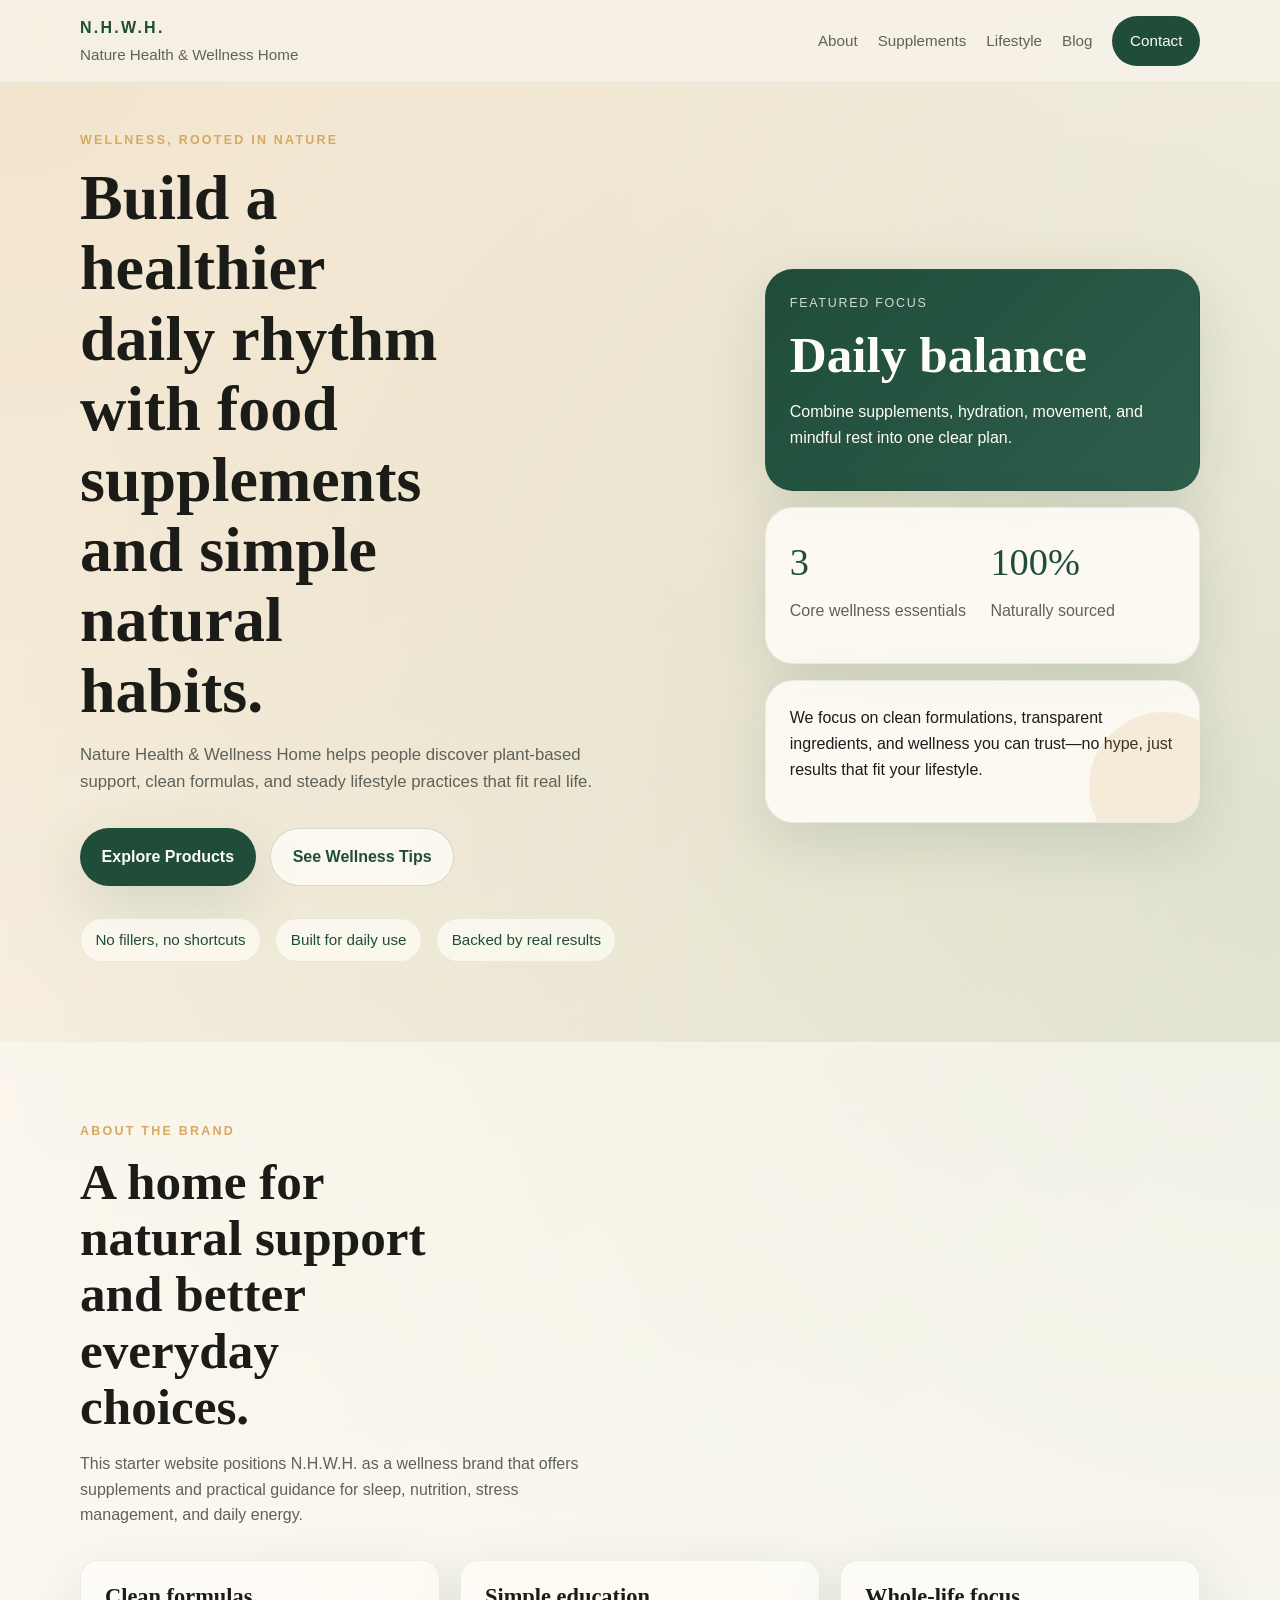
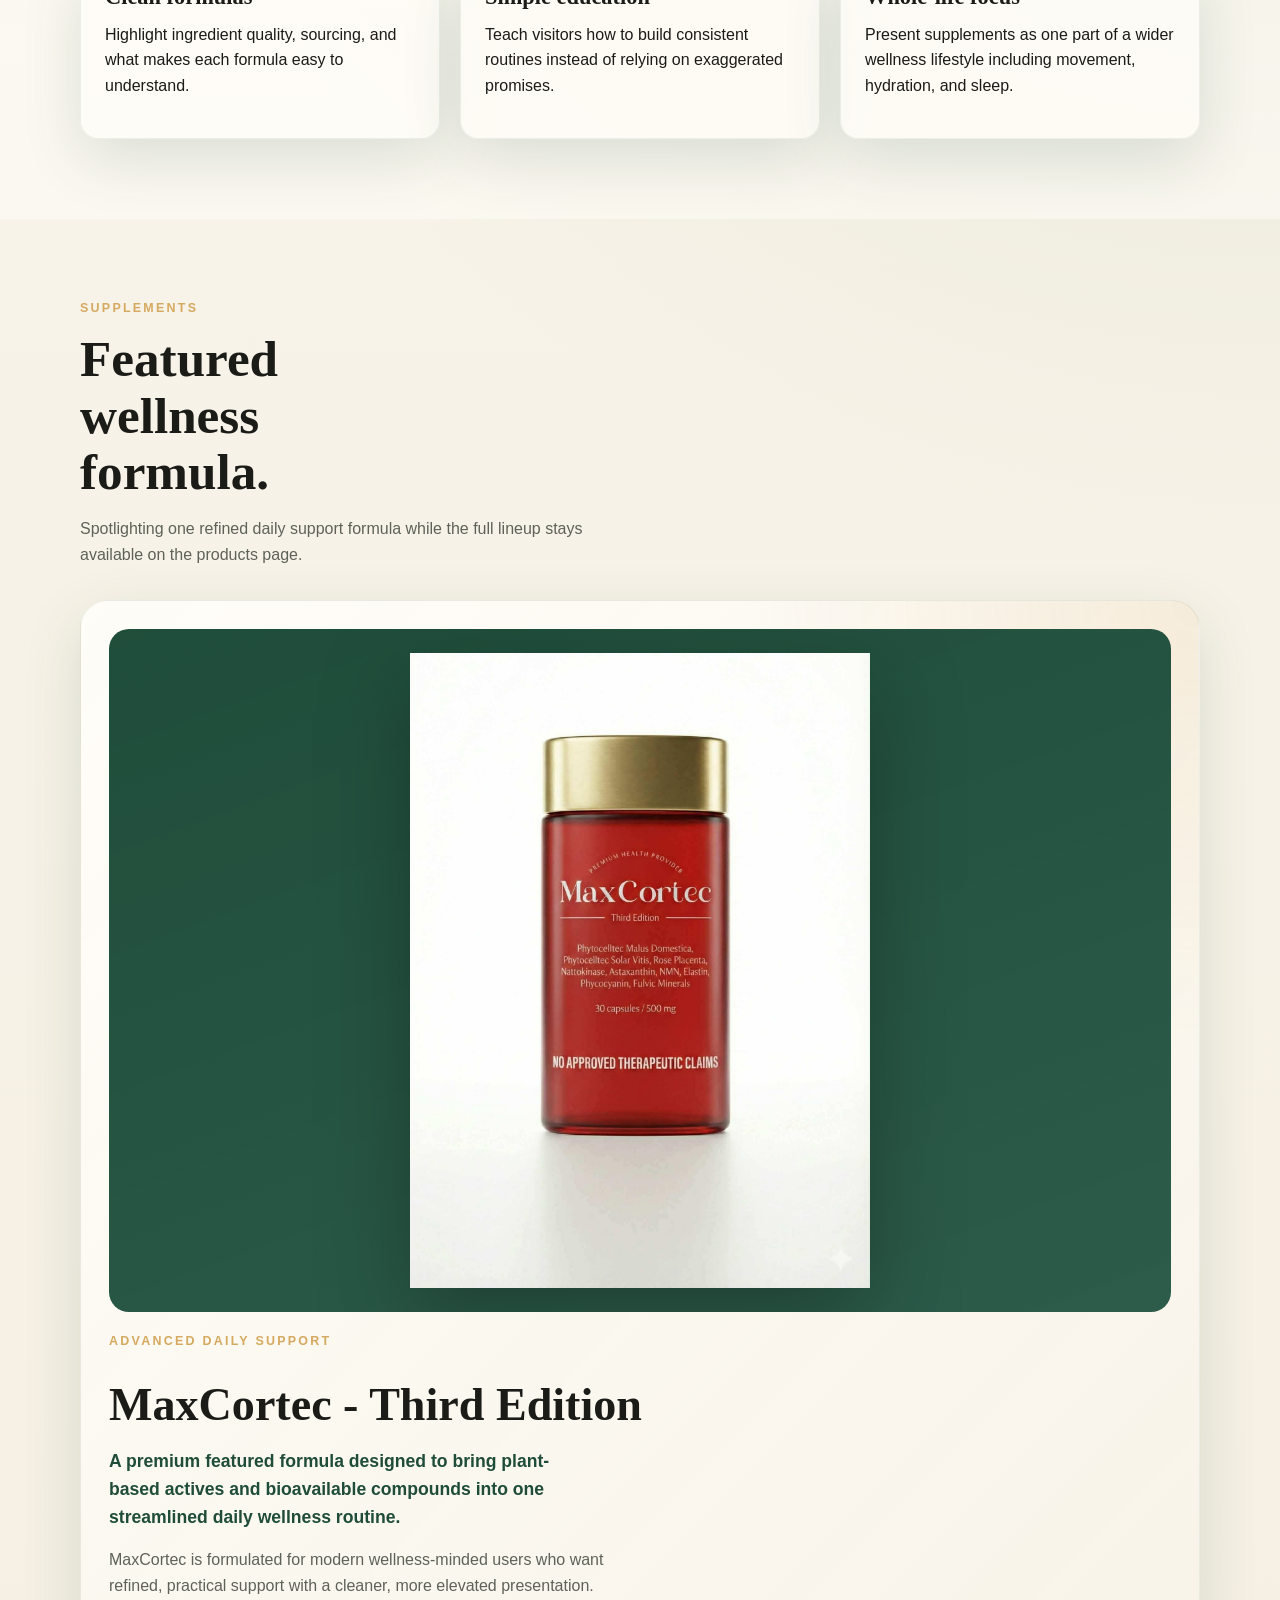
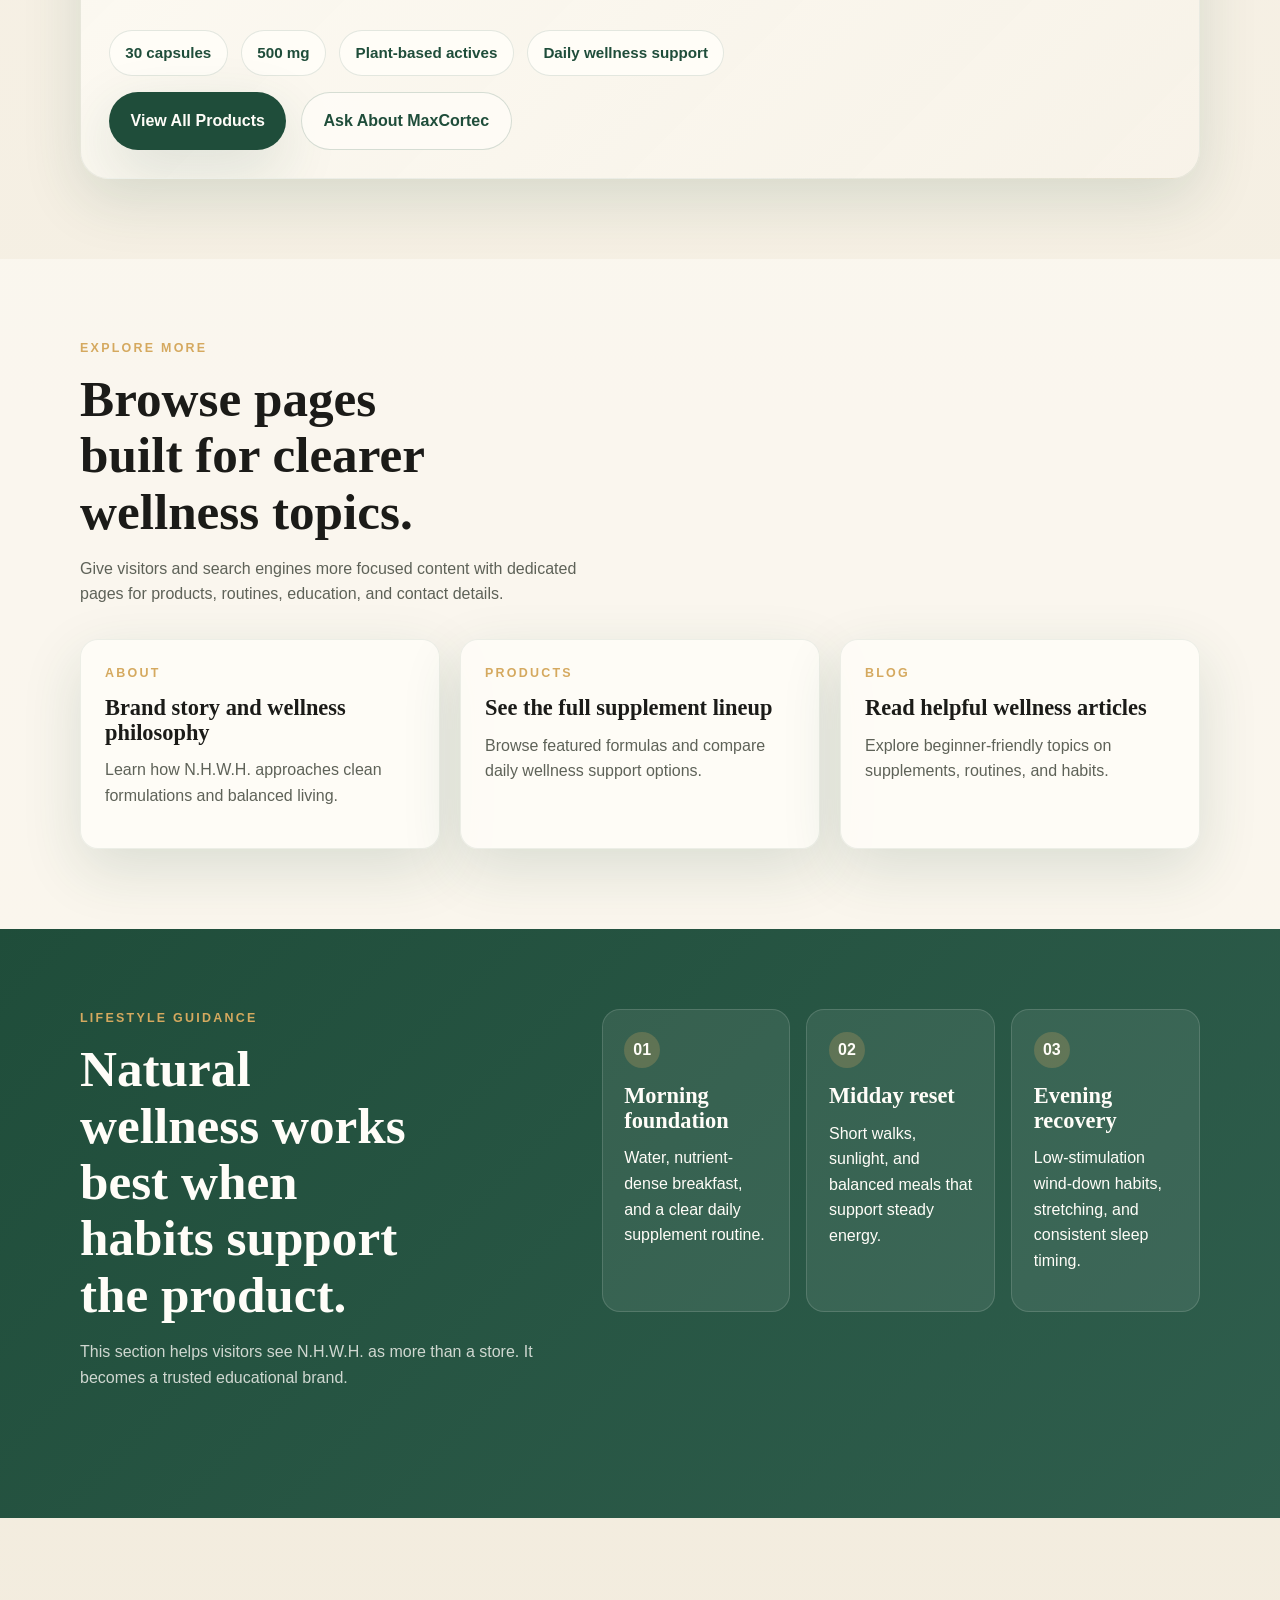
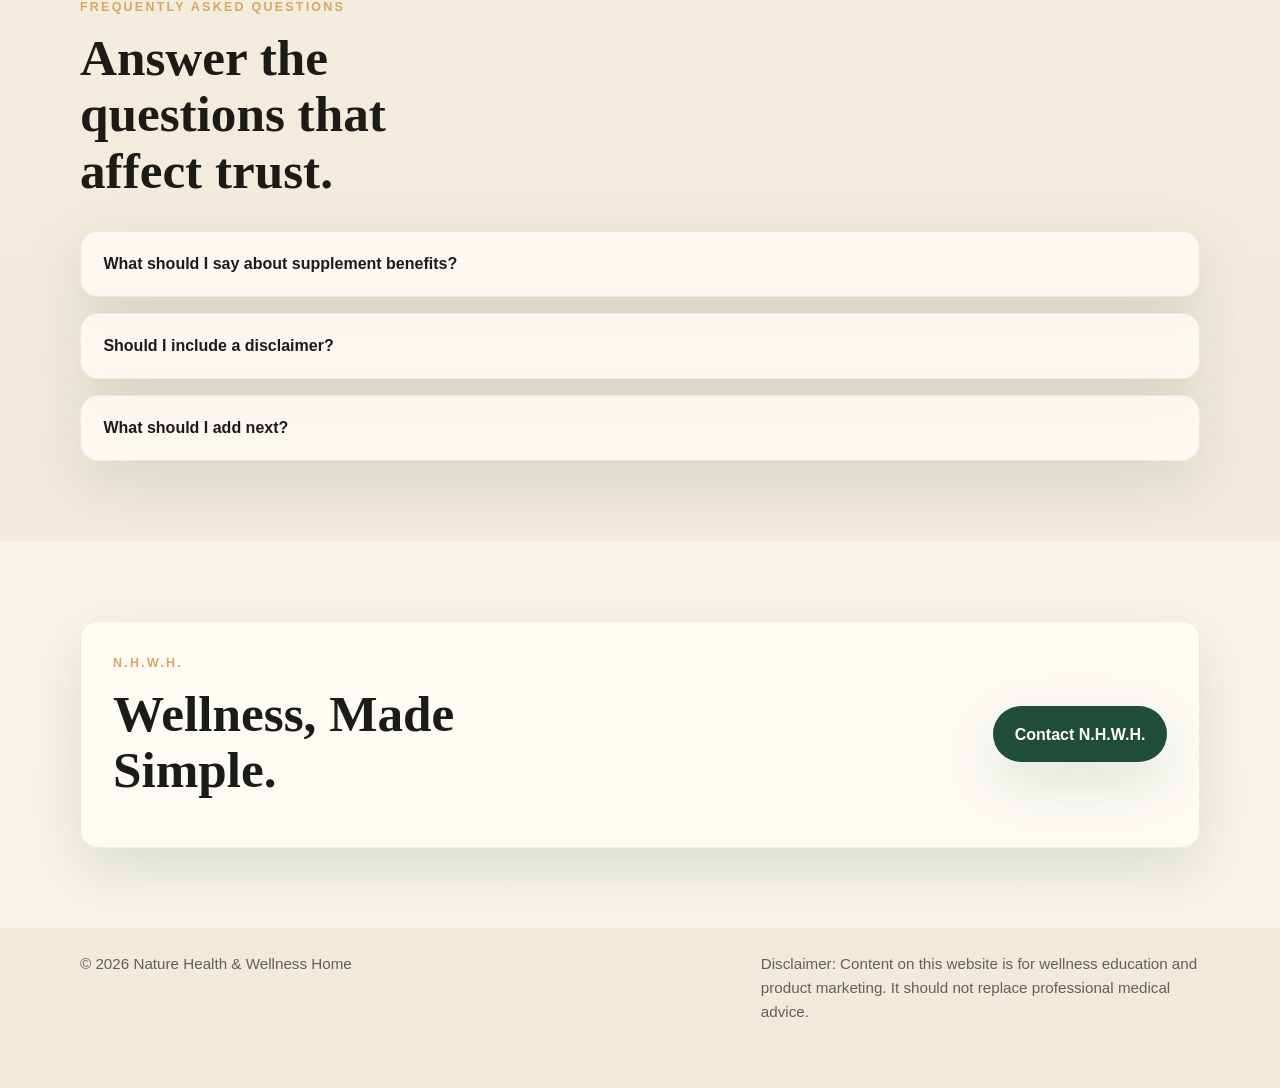
==== commit 3b40f974: "Build multi-page site structure and featured product banner" ====
--- a/index.html
+++ b/index.html
@@ -3,10 +3,10 @@
   <head>
     <meta charset="UTF-8" />
     <meta name="viewport" content="width=device-width, initial-scale=1.0" />
-    <title>N.H.W.H. | Nature Health & Wellness Home</title>
+    <title>Nature Health & Wellness Home | Natural Supplements & Daily Wellness</title>
     <meta
       name="description"
-      content="Nature Health & Wellness Home is a wellness-focused brand site for natural supplements, daily routines, and balanced living."
+      content="Explore natural supplements, daily wellness routines, and balanced living tips from N.H.W.H. to support a healthier everyday lifestyle."
     />
     <link rel="stylesheet" href="styles.css" />
     <script src="script.js" defer></script>
@@ -14,7 +14,7 @@
   <body>
     <header class="site-header">
       <div class="container header-inner">
-        <a class="brand" href="#top">
+        <a class="brand" href="index.html">
           <span class="brand-mark">N.H.W.H.</span>
           <span class="brand-name">Nature Health & Wellness Home</span>
         </a>
@@ -29,11 +29,11 @@
         </button>
 
         <nav class="site-nav" id="site-nav" aria-label="Primary navigation">
-          <a href="#about">About</a>
-          <a href="#supplements">Supplements</a>
-          <a href="#lifestyle">Lifestyle</a>
-          <a href="#faq">FAQ</a>
-          <a class="nav-cta" href="#contact">Get Started</a>
+          <a href="about.html">About</a>
+          <a href="supplements.html">Supplements</a>
+          <a href="daily-wellness-routines.html">Lifestyle</a>
+          <a href="blog.html">Blog</a>
+          <a class="nav-cta" href="contact.html">Contact</a>
         </nav>
       </div>
     </header>
@@ -49,8 +49,8 @@
               clean formulas, and steady lifestyle practices that fit real life.
             </p>
             <div class="hero-actions">
-              <a class="button primary" href="#supplements">Explore Products</a>
-              <a class="button secondary" href="#lifestyle">See Wellness Tips</a>
+              <a class="button primary" href="products.html">Explore Products</a>
+              <a class="button secondary" href="daily-wellness-routines.html">See Wellness Tips</a>
             </div>
             <ul class="hero-points">
               <li>No fillers, no shortcuts</li>
@@ -132,145 +132,74 @@
         <div class="container">
           <div class="section-heading reveal">
             <p class="eyebrow">Supplements</p>
-            <h2>Featured wellness formulas.</h2>
-            <p>
-              Explore a growing lineup built around daily support, balanced routines, and
-              plant-forward wellness ingredients.
-            </p>
-          </div>
-
-          <div class="product-showcase">
-            <details class="product-spotlight reveal">
-              <summary class="product-summary">
-                <div class="product-summary-visual">
-                  <img
-                    src="MaSeb.png"
-                    alt="MaSeB600 dietary supplement bottle with capsule product photo"
-                  />
-                </div>
-                <div class="product-summary-copy">
-                  <p class="product-tag">Daily Support</p>
-                  <h3>MaSeB600</h3>
-                  <p class="product-summary-text">Refined support for modern living.</p>
-                </div>
-                <span class="product-toggle-indicator" aria-hidden="true"></span>
-              </summary>
-
-              <div class="product-content">
-                <button class="product-close" type="button">Close</button>
-                <p class="product-lead">Refined support for modern living.</p>
-                <p>
-                  Elevate your daily routine with a thoughtfully crafted blend of advanced
-                  magnesium forms and time-honored botanical extracts. MaSeB600 is
-                  designed for people who value balance, clarity, and consistent
-                  performance without compromise.
-                </p>
-                <p>
-                  Formulated with Magnesium Glycinate, Aspartate, and Taurinate, and
-                  enhanced by Ashwagandha, Cordyceps, and Ginseng, each capsule delivers a
-                  precise, high-quality dose to support your everyday wellness foundation.
-                </p>
-
-                <ul class="product-highlights">
-                  <li>90 capsules</li>
-                  <li>600 mg per capsule</li>
-                  <li>Clean formulation</li>
-                  <li>Consistent quality</li>
-                </ul>
-
-                <p class="product-note">
-                  Made for your daily rhythm. No approved therapeutic claims.
-                </p>
-                <a href="#contact">Ask about MaSeB600</a>
+            <h2>Featured wellness formula.</h2>
+            <p>
+              Spotlighting one refined daily support formula while the full lineup stays
+              available on the products page.
+            </p>
+          </div>
+
+          <article class="feature-banner reveal">
+            <div class="feature-banner-copy">
+              <p class="eyebrow">Advanced daily support</p>
+              <h3>MaxCortec - Third Edition</h3>
+              <p class="feature-banner-lead">
+                A premium featured formula designed to bring plant-based actives and
+                bioavailable compounds into one streamlined daily wellness routine.
+              </p>
+              <p>
+                MaxCortec is formulated for modern wellness-minded users who want refined,
+                practical support with a cleaner, more elevated presentation.
+              </p>
+              <ul class="product-highlights">
+                <li>30 capsules</li>
+                <li>500 mg</li>
+                <li>Plant-based actives</li>
+                <li>Daily wellness support</li>
+              </ul>
+              <div class="feature-banner-actions">
+                <a class="button primary" href="products.html">View All Products</a>
+                <a class="button secondary" href="contact.html">Ask About MaxCortec</a>
               </div>
-            </details>
-
-            <details class="product-spotlight reveal">
-              <summary class="product-summary">
-                <div class="product-summary-visual">
-                  <img
-                    src="0020b.png"
-                    alt="IntelliFood Maxx Herbal supplement box and blister pack product photo"
-                  />
-                </div>
-                <div class="product-summary-copy">
-                  <p class="product-tag">Calm + balance</p>
-                  <h3>IntelliFood Maxx Herbal</h3>
-                  <p class="product-summary-text">
-                    Smarter plant-based support for everyday wellness.
-                  </p>
-                </div>
-                <span class="product-toggle-indicator" aria-hidden="true"></span>
-              </summary>
-
-              <div class="product-content">
-                <button class="product-close" type="button">Close</button>
-                <p class="product-lead">Smarter plant-based support for everyday wellness.</p>
-                <p>
-                  Packed with powerful plant-based ingredients like wheatgrass, barley
-                  grass, gotu kola, bacopa, and ginkgo, this herbal food supplement is
-                  designed to support overall wellness, focus, and daily vitality.
-                </p>
-                <p>
-                  Convenient, easy to take, and crafted for daily balance, IntelliFood
-                  Maxx Herbal gives your routine a smarter nutrition option with ingredients
-                  chosen for modern, everyday living.
-                </p>
-
-                <ul class="product-highlights">
-                  <li>30 capsules</li>
-                  <li>500 mg per capsule</li>
-                  <li>Plant-based blend</li>
-                  <li>Daily balance support</li>
-                </ul>
-
-                <p class="product-note">No approved therapeutic claims.</p>
-                <a href="#contact">Ask about IntelliFood Maxx Herbal</a>
-              </div>
-            </details>
-
-            <details class="product-spotlight reveal">
-              <summary class="product-summary">
-                <div class="product-summary-visual">
-                  <img
-                    src="MaxCortec.jpeg"
-                    alt="MaxCortec Third Edition supplement bottle product photo"
-                  />
-                </div>
-                <div class="product-summary-copy">
-                  <p class="product-tag">Advanced daily support</p>
-                  <h3>MaxCortec - Third Edition</h3>
-                  <p class="product-summary-text">
-                    Refined support for modern wellness in one streamlined capsule.
-                  </p>
-                </div>
-                <span class="product-toggle-indicator" aria-hidden="true"></span>
-              </summary>
-
-              <div class="product-content">
-                <button class="product-close" type="button">Close</button>
-                <p class="product-lead">Advanced daily support, refined for modern wellness.</p>
-                <p>
-                  MaxCortec is a premium blend of plant-based actives and bioavailable
-                  compounds, thoughtfully formulated to complement a balanced lifestyle.
-                </p>
-                <p>
-                  Designed for consistency and simplicity, it delivers a curated
-                  combination of antioxidants, enzymes, and cellular-support ingredients in
-                  one streamlined capsule.
-                </p>
-
-                <ul class="product-highlights">
-                  <li>30 capsules</li>
-                  <li>500 mg</li>
-                  <li>Plant-based actives</li>
-                  <li>Daily wellness support</li>
-                </ul>
-
-                <p class="product-note">No approved therapeutic claims.</p>
-                <a href="#contact">Ask about MaxCortec</a>
-              </div>
-            </details>
+            </div>
+
+            <div class="feature-banner-visual">
+              <img
+                src="MaxCortec.jpeg"
+                alt="MaxCortec Third Edition supplement bottle product photo"
+              />
+            </div>
+          </article>
+        </div>
+      </section>
+
+      <section class="section section-soft">
+        <div class="container">
+          <div class="section-heading reveal">
+            <p class="eyebrow">Explore more</p>
+            <h2>Browse pages built for clearer wellness topics.</h2>
+            <p>
+              Give visitors and search engines more focused content with dedicated pages
+              for products, routines, education, and contact details.
+            </p>
+          </div>
+
+          <div class="resource-grid">
+            <a class="resource-card reveal" href="about.html">
+              <p class="eyebrow">About</p>
+              <h3>Brand story and wellness philosophy</h3>
+              <p>Learn how N.H.W.H. approaches clean formulations and balanced living.</p>
+            </a>
+            <a class="resource-card reveal" href="products.html">
+              <p class="eyebrow">Products</p>
+              <h3>See the full supplement lineup</h3>
+              <p>Browse featured formulas and compare daily wellness support options.</p>
+            </a>
+            <a class="resource-card reveal" href="blog.html">
+              <p class="eyebrow">Blog</p>
+              <h3>Read helpful wellness articles</h3>
+              <p>Explore beginner-friendly topics on supplements, routines, and habits.</p>
+            </a>
           </div>
         </div>
       </section>
@@ -346,7 +275,7 @@
             <p class="eyebrow">N.H.W.H.</p>
             <h2>Wellness, Made Simple.</h2>
           </div>
-          <a class="button primary" href="mailto:hello@nhwh.example">Contact N.H.W.H.</a>
+          <a class="button primary" href="contact.html">Contact N.H.W.H.</a>
         </div>
       </section>
     </main>
--- a/styles.css
+++ b/styles.css
@@ -547,6 +547,74 @@
   font-weight: 700;
 }
 
+.feature-banner {
+  display: grid;
+  grid-template-columns: 1fr;
+  gap: 1.25rem;
+  align-items: start;
+  padding: 1.75rem;
+  border-radius: var(--radius-lg);
+  border: 1px solid rgba(31, 77, 58, 0.08);
+  background:
+    radial-gradient(circle at top right, rgba(213, 169, 95, 0.16), transparent 28%),
+    linear-gradient(135deg, rgba(255, 253, 248, 0.98), rgba(247, 242, 232, 0.94));
+  box-shadow: var(--shadow);
+  overflow: hidden;
+}
+
+.feature-banner-copy {
+  display: grid;
+  gap: 1rem;
+}
+
+.feature-banner-visual {
+  order: -1;
+}
+
+.feature-banner-copy h3 {
+  font-size: clamp(2rem, 3.6vw, 3.2rem);
+  margin-bottom: 0;
+}
+
+.feature-banner-lead {
+  margin-bottom: 0;
+  font-size: 1.1rem;
+  color: var(--pine);
+  font-weight: 700;
+  max-width: 48ch;
+}
+
+.feature-banner-copy p:not(.eyebrow):not(.feature-banner-lead) {
+  max-width: 58ch;
+  color: var(--muted);
+}
+
+.feature-banner-actions {
+  display: flex;
+  flex-wrap: wrap;
+  gap: 0.9rem;
+}
+
+.feature-banner-visual {
+  align-self: start;
+  min-height: 0;
+  border-radius: calc(var(--radius-lg) - 8px);
+  overflow: hidden;
+  background:
+    linear-gradient(160deg, rgba(31, 77, 58, 0.94), rgba(48, 95, 78, 0.82)),
+    var(--pine);
+  display: flex;
+  align-items: center;
+  justify-content: center;
+  padding: 1.5rem;
+}
+
+.feature-banner-visual img {
+  width: min(100%, 460px);
+  object-fit: contain;
+  filter: drop-shadow(0 28px 44px rgba(0, 0, 0, 0.28));
+}
+
 .lifestyle-grid {
   display: grid;
   grid-template-columns: 0.9fr 1.1fr;
@@ -612,6 +680,175 @@
   padding: 2rem;
 }
 
+.resource-grid,
+.blog-grid,
+.topic-grid,
+.contact-grid,
+.post-links {
+  display: grid;
+  gap: 1.25rem;
+}
+
+.resource-grid,
+.blog-grid,
+.topic-grid {
+  grid-template-columns: repeat(3, minmax(0, 1fr));
+}
+
+.resource-card,
+.blog-card,
+.topic-card,
+.contact-panel,
+.prose-card,
+.highlight-card {
+  border-radius: var(--radius-md);
+  border: 1px solid rgba(31, 77, 58, 0.08);
+  background: rgba(255, 253, 248, 0.82);
+  box-shadow: var(--shadow);
+}
+
+.resource-card,
+.blog-card,
+.topic-card,
+.contact-panel,
+.prose-card {
+  padding: 1.5rem;
+}
+
+.resource-card h3,
+.blog-card h3,
+.topic-card h3,
+.highlight-card h3 {
+  margin-bottom: 0.75rem;
+}
+
+.resource-card p:last-child,
+.blog-card p:last-child,
+.topic-card p:last-child {
+  color: var(--muted);
+}
+
+.page-hero {
+  padding-top: 3rem;
+}
+
+.page-hero-grid {
+  display: grid;
+  grid-template-columns: 1.05fr 0.95fr;
+  gap: 2rem;
+  align-items: center;
+}
+
+.page-hero-copy p:last-child {
+  max-width: 62ch;
+  color: var(--muted);
+  font-size: 1.05rem;
+}
+
+.page-hero-panel {
+  padding: 1.75rem;
+  border-radius: var(--radius-lg);
+  background:
+    linear-gradient(140deg, rgba(31, 77, 58, 0.96), rgba(48, 95, 78, 0.88)),
+    var(--pine);
+  color: var(--white);
+  box-shadow: var(--shadow);
+}
+
+.page-hero-panel p:last-child,
+.section-contrast .page-hero-panel p:last-child {
+  color: rgba(255, 253, 248, 0.82);
+}
+
+.page-hero-points,
+.check-list,
+.contact-list {
+  list-style: none;
+  padding: 0;
+  margin: 0;
+  display: grid;
+  gap: 0.8rem;
+}
+
+.page-hero-points li,
+.check-list li,
+.contact-list li {
+  padding: 0.8rem 1rem;
+  border-radius: var(--radius-sm);
+  background: rgba(255, 253, 248, 0.08);
+  border: 1px solid rgba(255, 253, 248, 0.14);
+}
+
+.section-soft .check-list li,
+.section-soft .contact-list li,
+.prose-card .check-list li {
+  background: rgba(31, 77, 58, 0.04);
+  border-color: rgba(31, 77, 58, 0.1);
+}
+
+.two-column {
+  display: grid;
+  grid-template-columns: 1.05fr 0.95fr;
+  gap: 1.5rem;
+  align-items: start;
+}
+
+.split-card {
+  display: grid;
+  gap: 1rem;
+}
+
+.highlight-card {
+  padding: 1.4rem;
+  background:
+    radial-gradient(circle at top right, rgba(213, 169, 95, 0.18), transparent 30%),
+    rgba(255, 253, 248, 0.86);
+}
+
+.post-meta {
+  display: flex;
+  flex-wrap: wrap;
+  gap: 0.75rem;
+  margin-bottom: 1rem;
+  color: var(--muted);
+  font-size: 0.92rem;
+}
+
+.prose-card h2 {
+  font-size: clamp(1.6rem, 2.6vw, 2.3rem);
+  max-width: none;
+}
+
+.prose-card h3 {
+  margin-top: 1.5rem;
+}
+
+.inline-link {
+  color: var(--pine);
+  font-weight: 700;
+}
+
+.cta-band {
+  display: flex;
+  align-items: center;
+  justify-content: space-between;
+  gap: 1.5rem;
+  padding: 1.75rem 2rem;
+  border-radius: var(--radius-lg);
+  background: rgba(255, 253, 248, 0.82);
+  border: 1px solid rgba(31, 77, 58, 0.08);
+  box-shadow: var(--shadow);
+}
+
+.cta-band p {
+  margin-bottom: 0;
+  color: var(--muted);
+}
+
+.site-footer {
+  padding: 1.5rem 0 3rem;
+}
+
 .site-footer {
   padding: 1.5rem 0 3rem;
 }
@@ -643,7 +880,13 @@
   .hero-grid,
   .lifestyle-grid,
   .feature-grid,
-  .routine-board {
+  .routine-board,
+  .page-hero-grid,
+  .two-column,
+  .resource-grid,
+  .blog-grid,
+  .topic-grid,
+  .contact-grid {
     grid-template-columns: 1fr;
   }
 
@@ -652,12 +895,14 @@
   }
 
   .contact-card,
-  .footer-inner {
+  .footer-inner,
+  .cta-band {
     flex-direction: column;
   }
 
   .contact-card,
-  .footer-inner {
+  .footer-inner,
+  .cta-band {
     align-items: flex-start;
   }
 
@@ -690,6 +935,7 @@
   .product-toggle-indicator {
     justify-self: stretch;
   }
+
 }
 
 @media (max-width: 640px) {
@@ -715,6 +961,15 @@
 
   .product-summary {
     padding: 1rem;
+  }
+
+  .feature-banner {
+    padding: 1.2rem;
+  }
+
+  .feature-banner-actions {
+    flex-direction: column;
+    align-items: stretch;
   }
 
   .hero-actions,
